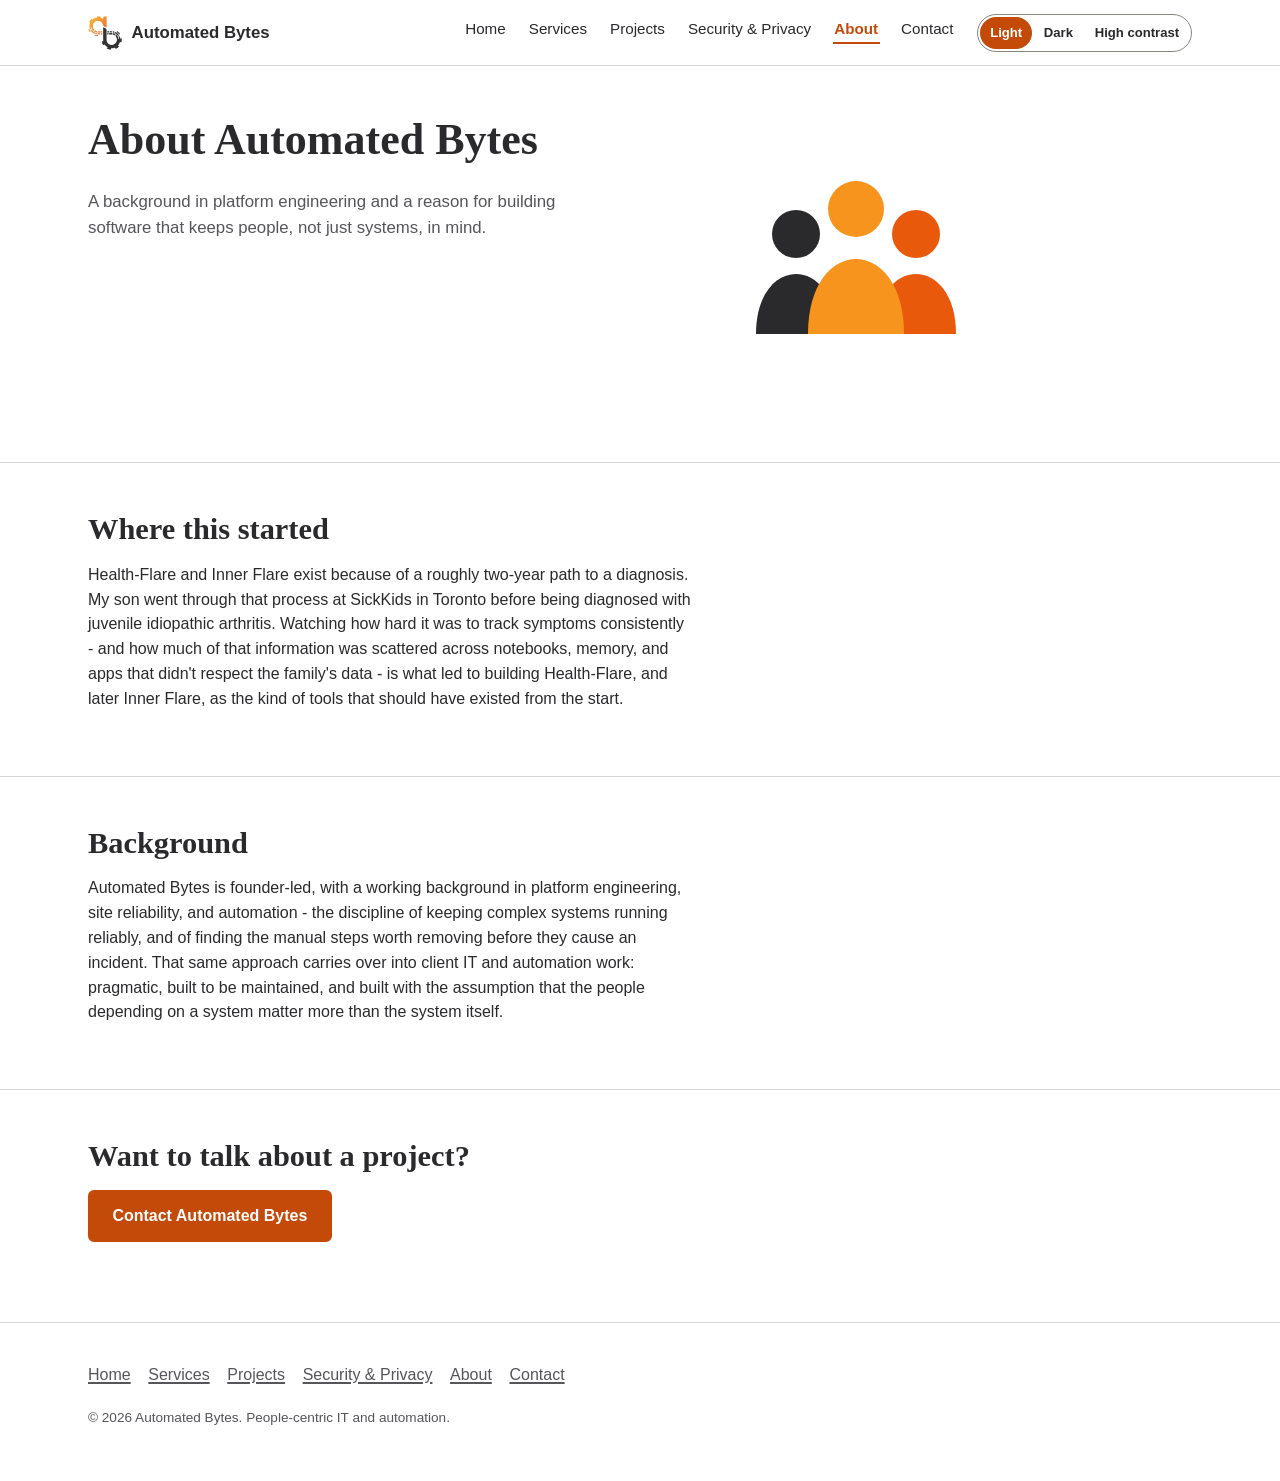
==== about.html @ 219e488d "Replace header logo mark with square_logo.png" ====
<!DOCTYPE html>
<html lang="en">
<head>
<meta charset="UTF-8">
<meta name="viewport" content="width=device-width, initial-scale=1.0">
<title>About - Automated Bytes</title>
<meta name="description" content="Why Automated Bytes exists: a founder-led story, and a background in platform engineering, SRE, and automation.">
<script>
  (function () {
    try {
      var t = localStorage.getItem("ab-theme");
      document.documentElement.setAttribute("data-theme", (t === "light" || t === "dark" || t === "contrast") ? t : "light");
    } catch (e) {
      document.documentElement.setAttribute("data-theme", "light");
    }
  })();
</script>
<link rel="stylesheet" href="styles.css">
</head>
<body>
<a class="skip-link" href="#main">Skip to content</a>

<header class="site-header">
  <div class="header-inner">
    <a class="brand" href="index.html">
      <img class="logo-mark" src="assets/img/square_logo.png" alt="" width="34" height="34">
      Automated Bytes
    </a>
    <nav class="main-nav" aria-label="Primary">
      <ul>
        <li><a href="index.html">Home</a></li>
        <li><a href="services.html">Services</a></li>
        <li><a href="projects.html">Projects</a></li>
        <li><a href="security-privacy.html">Security &amp; Privacy</a></li>
        <li><a href="about.html" aria-current="page">About</a></li>
        <li><a href="contact.html">Contact</a></li>
      </ul>
      <div class="theme-toggle"></div>
    </nav>
  </div>
</header>

<main id="main">

  <section>
    <div class="wrap two-col">
      <div>
        <h1>About Automated Bytes</h1>
        <p class="lede">A background in platform engineering and a reason for building software that keeps people, not just systems, in mind.</p>
      </div>
      <img class="illustration" src="assets/img/illustration-people.svg" alt="Three simple figures standing together" width="400" height="300">
    </div>
  </section>

  <section aria-labelledby="origin-heading">
    <div class="wrap">
      <h2 id="origin-heading">Where this started</h2>
      <p>Health-Flare and Inner Flare exist because of a roughly two-year path to a diagnosis. My son went through that process at SickKids in Toronto before being diagnosed with juvenile idiopathic arthritis. Watching how hard it was to track symptoms consistently - and how much of that information was scattered across notebooks, memory, and apps that didn't respect the family's data - is what led to building Health-Flare, and later Inner Flare, as the kind of tools that should have existed from the start.</p>
    </div>
  </section>

  <section aria-labelledby="background-heading">
    <div class="wrap">
      <h2 id="background-heading">Background</h2>
      <p>Automated Bytes is founder-led, with a working background in platform engineering, site reliability, and automation - the discipline of keeping complex systems running reliably, and of finding the manual steps worth removing before they cause an incident. That same approach carries over into client IT and automation work: pragmatic, built to be maintained, and built with the assumption that the people depending on a system matter more than the system itself.</p>
    </div>
  </section>

  <section aria-labelledby="cta-heading">
    <div class="wrap">
      <h2 id="cta-heading">Want to talk about a project?</h2>
      <a class="btn btn-primary" href="contact.html">Contact Automated Bytes</a>
    </div>
  </section>

</main>

<footer class="site-footer">
  <div class="wrap footer-inner">
    <nav class="footer-nav" aria-label="Footer">
      <ul>
        <li><a href="index.html">Home</a></li>
        <li><a href="services.html">Services</a></li>
        <li><a href="projects.html">Projects</a></li>
        <li><a href="security-privacy.html">Security &amp; Privacy</a></li>
        <li><a href="about.html">About</a></li>
        <li><a href="contact.html">Contact</a></li>
      </ul>
      <p class="footer-note">&copy; <span id="copyright-year">2026</span> Automated Bytes. People-centric IT and automation.</p>
    </nav>
  </div>
</footer>

<script src="script.js"></script>
<script>document.getElementById("copyright-year").textContent = new Date().getFullYear();</script>
</body>
</html>
---- styles.css ----
/* ============================================================
   Automated Bytes - shared stylesheet
   One file, no build step. Tokens via CSS custom properties,
   theme switched with [data-theme] on <html>.
   ============================================================ */

/* ---------- Design tokens ---------- */
:root,
[data-theme="light"] {
  --bg: #ffffff;
  --surface: #f6f4f1;
  --surface-ink: #2a2a2d;
  --ink: #2a2a2d;
  --muted: #55555a;
  --border: #8a8680;
  --border-soft: #d8d6d2;
  --accent: #c44a0a;       /* AA text-safe accent */
  --accent-strong: #e8590c; /* decorative / large UI only */
  --accent-soft: #f7941e;   /* gradient end, decorative only */
  --accent-ink: #ffffff;    /* text on accent-filled buttons */
  --focus: #c44a0a;
  --focus-width: 2px;
  --card-bg: #ffffff;
  --code-bg: #efece7;
  --shadow: 0 1px 2px rgba(42, 42, 45, 0.08);
}

[data-theme="dark"] {
  --bg: #1b1b1d;
  --surface: #242426;
  --surface-ink: #f2f0ed;
  --ink: #f2f0ed;
  --muted: #b8b6b2;
  --border: #7a7a7d;
  --border-soft: #3a3a3d;
  --accent: #f7941e;
  --accent-strong: #f7941e;
  --accent-soft: #e8590c;
  --accent-ink: #1b1b1d;
  --focus: #f7941e;
  --focus-width: 2px;
  --card-bg: #242426;
  --code-bg: #2d2d30;
  --shadow: 0 1px 2px rgba(0, 0, 0, 0.4);
}

[data-theme="contrast"] {
  --bg: #000000;
  --surface: #000000;
  --surface-ink: #ffffff;
  --ink: #ffffff;
  --muted: #ffffff;
  --border: #ffffff;
  --border-soft: #ffffff;
  --accent: #ffb400;
  --accent-strong: #ffb400;
  --accent-soft: #ffb400;
  --accent-ink: #000000;
  --focus: #ffb400;
  --focus-width: 3px;
  --card-bg: #000000;
  --code-bg: #000000;
  --shadow: none;
}

/* ---------- Reset-ish basics ---------- */
* {
  box-sizing: border-box;
}

html {
  color-scheme: light dark;
}

body {
  margin: 0;
  background: var(--bg);
  color: var(--ink);
  font-family: "Iowan Old Style", "Palatino Linotype", Georgia, "Segoe UI", system-ui, sans-serif;
  line-height: 1.55;
  -webkit-font-smoothing: antialiased;
}

/* Body text stays on a plain sans for legibility; headings get a little
   editorial weight. Both are system-stack, no webfont requests. */
body,
input,
button,
textarea {
  font-family: -apple-system, "Segoe UI", Roboto, Helvetica, Arial, sans-serif;
}

h1, h2, h3, h4 {
  font-family: Georgia, "Iowan Old Style", "Times New Roman", serif;
  line-height: 1.2;
  color: var(--ink);
  margin: 0 0 0.5em;
}

h1 { font-size: clamp(1.9rem, 4vw, 2.75rem); }
h2 { font-size: clamp(1.4rem, 2.6vw, 1.9rem); }
h3 { font-size: 1.15rem; }

p {
  margin: 0 0 1em;
  max-width: 68ch;
}

a {
  color: var(--accent);
  text-decoration-thickness: 1.5px;
  text-underline-offset: 0.15em;
}

a:hover { text-decoration-thickness: 2.5px; }

ul, ol {
  margin: 0 0 1em;
  padding-left: 1.3em;
}

li { margin-bottom: 0.4em; }

img { max-width: 100%; display: block; }

svg { display: block; }

[data-theme="contrast"] img.illustration {
  filter: contrast(1.15);
}

/* ---------- Motion ---------- */
* {
  scroll-behavior: smooth;
}

@media (prefers-reduced-motion: reduce) {
  *, *::before, *::after {
    animation-duration: 0.001ms !important;
    animation-iteration-count: 1 !important;
    transition-duration: 0.001ms !important;
    scroll-behavior: auto !important;
  }
}

/* ---------- Focus visibility (hard requirement) ---------- */
a:focus-visible,
button:focus-visible,
input:focus-visible,
select:focus-visible,
textarea:focus-visible,
[tabindex]:focus-visible {
  outline: var(--focus-width) solid var(--focus);
  outline-offset: 2px;
  border-radius: 2px;
}

/* ---------- Skip link ---------- */
.skip-link {
  position: absolute;
  left: -999px;
  top: 0;
  background: var(--accent);
  color: var(--accent-ink);
  padding: 0.6em 1em;
  z-index: 100;
  font-weight: 600;
  border-radius: 0 0 6px 0;
}

.skip-link:focus {
  left: 0;
}

/* ---------- Layout shell ---------- */
.wrap {
  max-width: 72rem;
  margin: 0 auto;
  padding: 0 1.5rem;
}

main {
  display: block;
}

section {
  padding: 3rem 0;
}

section + section {
  border-top: 1px solid var(--border-soft);
}

.lede {
  color: var(--muted);
  font-size: 1.05rem;
  max-width: 54ch;
}

/* ---------- Header / Nav ---------- */
.site-header {
  border-bottom: 1px solid var(--border-soft);
  background: var(--bg);
}

.header-inner {
  display: flex;
  align-items: center;
  justify-content: space-between;
  gap: 1rem;
  padding: 0.85rem 1.5rem;
  max-width: 72rem;
  margin: 0 auto;
  flex-wrap: wrap;
}

.brand {
  display: flex;
  align-items: center;
  gap: 0.6rem;
  text-decoration: none;
  color: var(--ink);
  font-weight: 700;
  font-size: 1.05rem;
}

.brand .logo-mark {
  width: 34px;
  height: 34px;
  flex-shrink: 0;
}

.brand:hover { text-decoration: none; }

.main-nav {
  display: flex;
  align-items: center;
  gap: 1.4rem;
  flex-wrap: wrap;
}

.main-nav ul {
  display: flex;
  gap: 1.25rem;
  list-style: none;
  padding: 0;
  margin: 0;
  flex-wrap: wrap;
}

.main-nav a {
  color: var(--ink);
  text-decoration: none;
  font-weight: 500;
  font-size: 0.95rem;
  padding: 0.3em 0.1em;
  border-bottom: 2px solid transparent;
}

.main-nav a:hover {
  border-bottom-color: var(--accent);
}

.main-nav a[aria-current="page"] {
  border-bottom-color: var(--accent);
  color: var(--accent);
  font-weight: 700;
}

/* ---------- Theme toggle ---------- */
.theme-toggle {
  display: inline-flex;
  border: 1px solid var(--border);
  border-radius: 999px;
  padding: 2px;
  gap: 2px;
}

.theme-toggle button {
  border: none;
  background: transparent;
  color: var(--ink);
  font-size: 0.82rem;
  font-weight: 600;
  padding: 0.35em 0.75em;
  border-radius: 999px;
  cursor: pointer;
  min-height: 32px;
}

.theme-toggle button[aria-pressed="true"] {
  background: var(--accent);
  color: var(--accent-ink);
}

.theme-toggle button:hover:not([aria-pressed="true"]) {
  background: var(--surface);
}

/* ---------- Buttons / CTAs ---------- */
.btn {
  display: inline-block;
  padding: 0.7em 1.4em;
  border-radius: 6px;
  font-weight: 700;
  text-decoration: none;
  border: 2px solid var(--accent);
  min-height: 44px;
  line-height: 1.6;
}

.btn-primary {
  background: var(--accent);
  color: var(--accent-ink);
}

.btn-primary:hover {
  background: var(--accent-strong);
  border-color: var(--accent-strong);
}

.btn-secondary {
  background: transparent;
  color: var(--accent);
}

.btn-secondary:hover {
  background: var(--surface);
}

[data-theme="contrast"] .btn {
  border-width: 3px;
}

/* ---------- Hero (Home page only - Decide/Learn surface) ---------- */
.hero {
  padding: 3.5rem 0 3rem;
}

.hero-grid {
  display: grid;
  grid-template-columns: 1.1fr 0.9fr;
  gap: 2.5rem;
  align-items: center;
}

.hero h1 {
  margin-bottom: 0.6em;
}

.hero .lede {
  font-size: 1.15rem;
}

.hero-actions {
  display: flex;
  gap: 0.9rem;
  margin-top: 1.6rem;
  flex-wrap: wrap;
}

.hero-art {
  width: 100%;
  max-width: 420px;
  margin: 0 auto;
}

@media (max-width: 760px) {
  .hero-grid {
    grid-template-columns: 1fr;
  }
  .hero-art {
    order: -1;
    max-width: 280px;
  }
}

/* ---------- Pillars (home) - three distinct blocks, real content ---------- */
.pillars {
  display: grid;
  gap: 2rem;
}

.pillar {
  display: grid;
  grid-template-columns: auto 1fr;
  gap: 1.1rem;
  align-items: start;
  padding-bottom: 1.6rem;
}

.pillar:not(:last-child) {
  border-bottom: 1px solid var(--border-soft);
}

.pillar-index {
  font-family: Georgia, serif;
  font-size: 2.1rem;
  font-weight: 700;
  color: var(--accent);
  line-height: 1;
  min-width: 2ch;
}

.pillar h3 {
  margin-bottom: 0.3em;
}

/* ---------- Generic content blocks ---------- */
.stack {
  display: grid;
  gap: 1.75rem;
}

.two-col {
  display: grid;
  grid-template-columns: 1fr 1fr;
  gap: 2rem;
  align-items: start;
}

@media (max-width: 760px) {
  .two-col { grid-template-columns: 1fr; }
}

.card {
  background: var(--card-bg);
  border: 1px solid var(--border-soft);
  border-radius: 8px;
  padding: 1.5rem;
}

[data-theme="contrast"] .card {
  border-width: 2px;
}

.project-card {
  display: grid;
  gap: 0.6rem;
  padding: 1.6rem;
  border: 1px solid var(--border-soft);
  border-radius: 8px;
  background: var(--card-bg);
}

.project-card .status {
  display: inline-block;
  font-size: 0.78rem;
  font-weight: 700;
  text-transform: uppercase;
  letter-spacing: 0.04em;
  padding: 0.2em 0.6em;
  border: 1px solid var(--border);
  border-radius: 999px;
  color: var(--muted);
  width: fit-content;
}

.project-card .status.planned {
  color: var(--accent);
  border-color: var(--accent);
}

.service-list {
  display: grid;
  gap: 1.5rem;
}

.service-item {
  padding: 1.3rem 0;
  border-bottom: 1px solid var(--border-soft);
}

.service-item:last-child { border-bottom: none; }

.service-item h3 {
  display: flex;
  align-items: baseline;
  gap: 0.6rem;
}

.service-item h3 .tag {
  font-size: 0.72rem;
  font-weight: 700;
  color: var(--accent);
  text-transform: uppercase;
  letter-spacing: 0.05em;
  border: 1px solid var(--accent);
  border-radius: 999px;
  padding: 0.15em 0.6em;
}

.principles {
  display: grid;
  gap: 1.4rem;
}

.principle h3 {
  border-left: none;
}

/* ---------- Proof section (home) ---------- */
.proof-grid {
  display: grid;
  grid-template-columns: 1fr 1fr;
  gap: 1.75rem;
}

@media (max-width: 760px) {
  .proof-grid { grid-template-columns: 1fr; }
}

/* ---------- Forms ---------- */
label {
  display: block;
  font-weight: 600;
  margin-bottom: 0.3em;
}

/* ---------- Footer ---------- */
.site-footer {
  border-top: 1px solid var(--border-soft);
  padding: 2.5rem 0;
  margin-top: 2rem;
  color: var(--muted);
}

.footer-inner {
  display: flex;
  justify-content: space-between;
  gap: 1.5rem;
  flex-wrap: wrap;
}

.footer-nav ul {
  display: flex;
  gap: 1.1rem;
  list-style: none;
  padding: 0;
  margin: 0 0 0.8em;
  flex-wrap: wrap;
}

.footer-nav a {
  color: var(--muted);
}

.footer-note {
  font-size: 0.85rem;
  max-width: 60ch;
}

/* ---------- Visually hidden (for accessible labels) ---------- */
.visually-hidden {
  position: absolute;
  width: 1px;
  height: 1px;
  overflow: hidden;
  clip: rect(0 0 0 0);
  white-space: nowrap;
}

/* ---------- Mobile nav spacing ---------- */
@media (max-width: 680px) {
  .header-inner {
    flex-direction: column;
    align-items: flex-start;
  }
  .main-nav {
    width: 100%;
    justify-content: space-between;
  }
  .main-nav ul {
    gap: 0.9rem;
  }
}
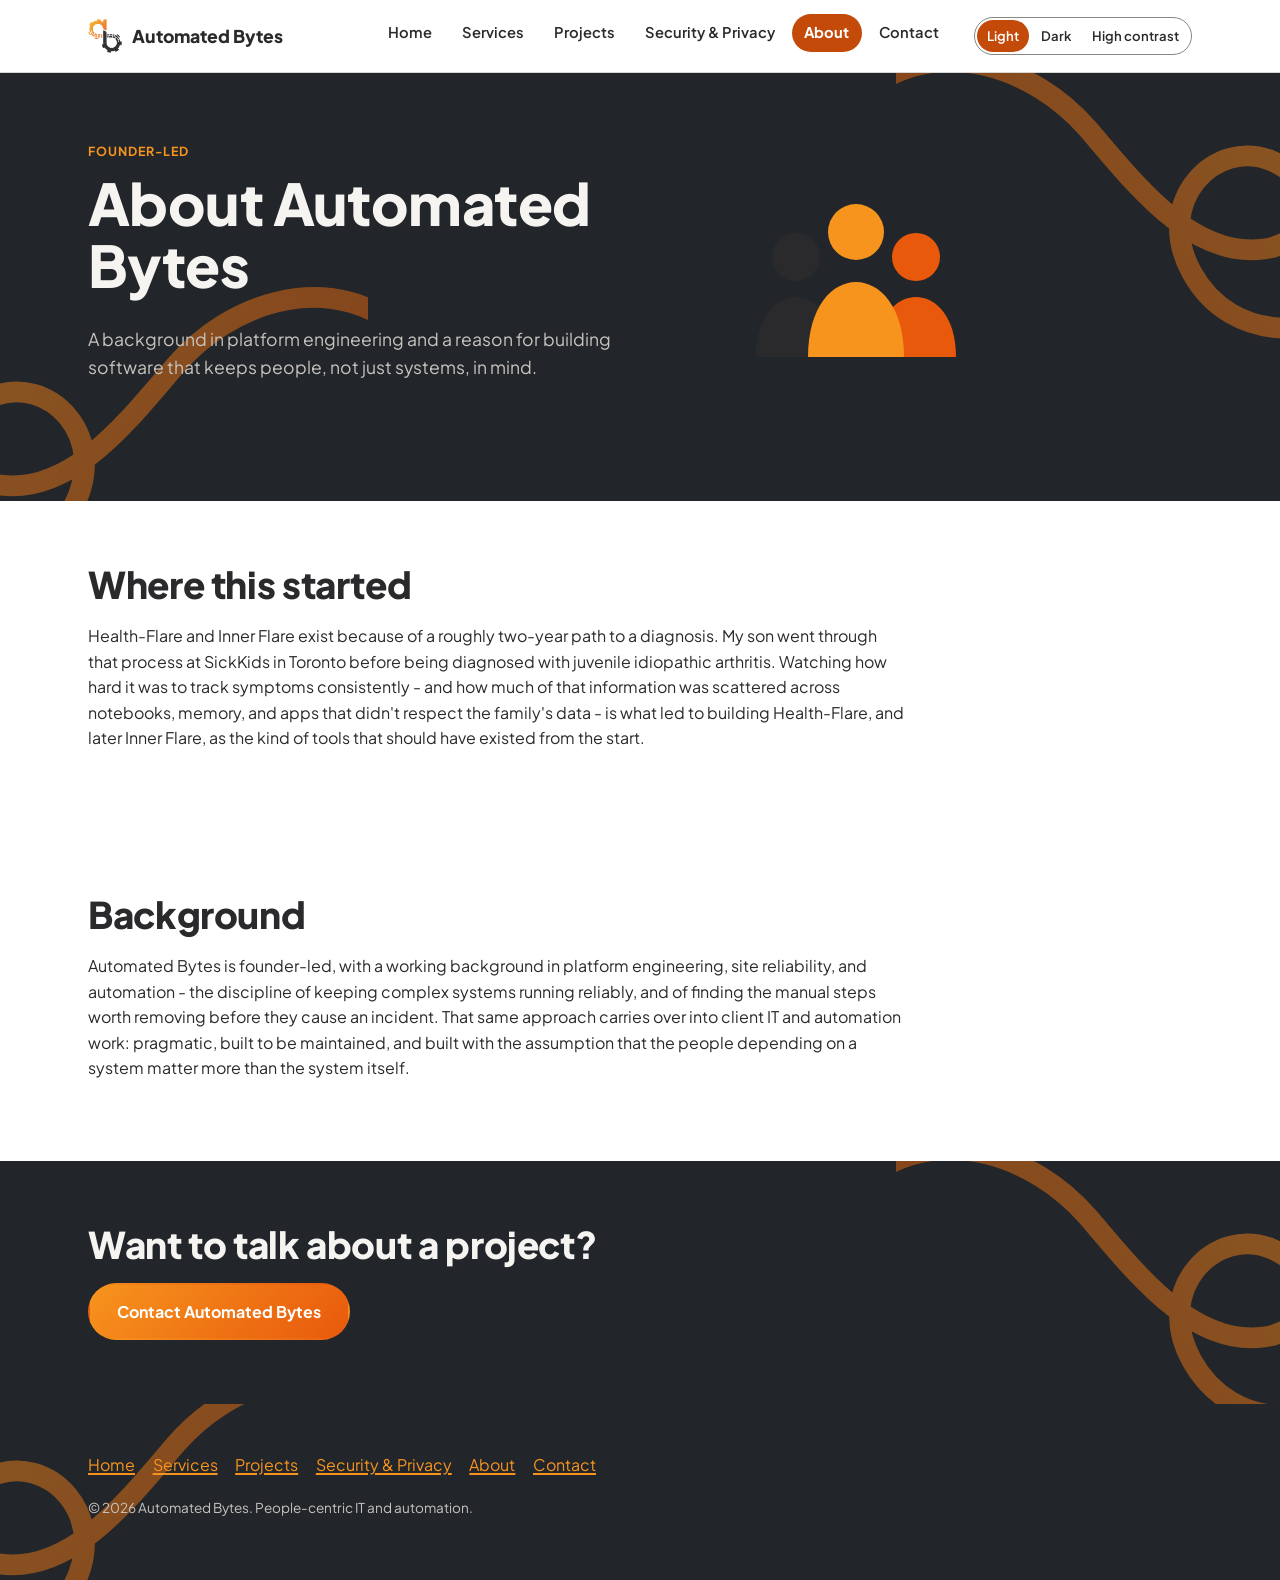
==== commit 23ee8f90: "Restyle site to match Cashflow (Behance) fintech look in our colours - Plus Jakarta Sans for bold ge" ====
--- a/about.html
+++ b/about.html
@@ -5,6 +5,9 @@
 <meta name="viewport" content="width=device-width, initial-scale=1.0">
 <title>About - Automated Bytes</title>
 <meta name="description" content="Why Automated Bytes exists: a founder-led story, and a background in platform engineering, SRE, and automation.">
+<link rel="preconnect" href="https://fonts.googleapis.com">
+<link rel="preconnect" href="https://fonts.gstatic.com" crossorigin>
+<link href="https://fonts.googleapis.com/css2?family=Plus+Jakarta+Sans:wght@400;500;600;700;800&amp;display=swap" rel="stylesheet">
 <script>
   (function () {
     try {
@@ -42,9 +45,12 @@
 
 <main id="main">
 
-  <section>
+  <section class="panel-dark">
+    <img class="swirl-decor swirl-tr" src="assets/img/swirl.svg" alt="" width="480" height="336">
+    <img class="swirl-decor swirl-bl" src="assets/img/swirl.svg" alt="" width="480" height="336">
     <div class="wrap two-col">
       <div>
+        <span class="eyebrow">Founder-led</span>
         <h1>About Automated Bytes</h1>
         <p class="lede">A background in platform engineering and a reason for building software that keeps people, not just systems, in mind.</p>
       </div>
@@ -66,7 +72,8 @@
     </div>
   </section>
 
-  <section aria-labelledby="cta-heading">
+  <section class="panel-dark" aria-labelledby="cta-heading">
+    <img class="swirl-decor swirl-tr" src="assets/img/swirl.svg" alt="" width="480" height="336">
     <div class="wrap">
       <h2 id="cta-heading">Want to talk about a project?</h2>
       <a class="btn btn-primary" href="contact.html">Contact Automated Bytes</a>
@@ -75,7 +82,8 @@
 
 </main>
 
-<footer class="site-footer">
+<footer class="site-footer panel-dark">
+  <img class="swirl-decor swirl-bl" src="assets/img/swirl.svg" alt="" width="480" height="336">
   <div class="wrap footer-inner">
     <nav class="footer-nav" aria-label="Footer">
       <ul>
--- a/styles.css
+++ b/styles.css
@@ -2,6 +2,11 @@
    Automated Bytes - shared stylesheet
    One file, no build step. Tokens via CSS custom properties,
    theme switched with [data-theme] on <html>.
+
+   Visual language: bold geometric sans headlines, pill buttons,
+   alternating full-bleed dark/light panels with a brand "swirl"
+   accent - inspired by modern fintech marketing sites, built in
+   our own amber/orange-on-charcoal palette.
    ============================================================ */
 
 /* ---------- Design tokens ---------- */
@@ -23,6 +28,17 @@
   --card-bg: #ffffff;
   --code-bg: #efece7;
   --shadow: 0 1px 2px rgba(42, 42, 45, 0.08);
+  /* Full-bleed dark panels (hero / CTA / footer) - a fixed dark
+     band independent of the light/dark/contrast toggle, the way
+     the reference design always keeps those sections dark. */
+  --panel-bg: #22262a;
+  --panel-surface: #2c3136;
+  --panel-ink: #f6f4f1;
+  --panel-muted: #c7c4bf;
+  --panel-border: #40454a;
+  --radius-lg: 28px;
+  --radius-md: 16px;
+  --radius-pill: 999px;
 }
 
 [data-theme="dark"] {
@@ -42,6 +58,11 @@
   --card-bg: #242426;
   --code-bg: #2d2d30;
   --shadow: 0 1px 2px rgba(0, 0, 0, 0.4);
+  --panel-bg: #000000;
+  --panel-surface: #141414;
+  --panel-ink: #f2f0ed;
+  --panel-muted: #b8b6b2;
+  --panel-border: #333333;
 }
 
 [data-theme="contrast"] {
@@ -61,6 +82,13 @@
   --card-bg: #000000;
   --code-bg: #000000;
   --shadow: none;
+  --panel-bg: #000000;
+  --panel-surface: #000000;
+  --panel-ink: #ffffff;
+  --panel-muted: #ffffff;
+  --panel-border: #ffffff;
+  --radius-lg: 10px;
+  --radius-md: 8px;
 }
 
 /* ---------- Reset-ish basics ---------- */
@@ -76,30 +104,30 @@
   margin: 0;
   background: var(--bg);
   color: var(--ink);
-  font-family: "Iowan Old Style", "Palatino Linotype", Georgia, "Segoe UI", system-ui, sans-serif;
-  line-height: 1.55;
+  font-family: "Plus Jakarta Sans", -apple-system, "Segoe UI", Roboto, Helvetica, Arial, sans-serif;
+  line-height: 1.6;
   -webkit-font-smoothing: antialiased;
 }
 
-/* Body text stays on a plain sans for legibility; headings get a little
-   editorial weight. Both are system-stack, no webfont requests. */
 body,
 input,
 button,
 textarea {
-  font-family: -apple-system, "Segoe UI", Roboto, Helvetica, Arial, sans-serif;
+  font-family: "Plus Jakarta Sans", -apple-system, "Segoe UI", Roboto, Helvetica, Arial, sans-serif;
 }
 
 h1, h2, h3, h4 {
-  font-family: Georgia, "Iowan Old Style", "Times New Roman", serif;
-  line-height: 1.2;
+  font-family: "Plus Jakarta Sans", -apple-system, "Segoe UI", Roboto, Helvetica, Arial, sans-serif;
+  font-weight: 800;
+  letter-spacing: -0.01em;
+  line-height: 1.08;
   color: var(--ink);
   margin: 0 0 0.5em;
 }
 
-h1 { font-size: clamp(1.9rem, 4vw, 2.75rem); }
-h2 { font-size: clamp(1.4rem, 2.6vw, 1.9rem); }
-h3 { font-size: 1.15rem; }
+h1 { font-size: clamp(2.3rem, 5.2vw, 3.6rem); }
+h2 { font-size: clamp(1.7rem, 3.4vw, 2.3rem); }
+h3 { font-size: 1.2rem; font-weight: 700; }
 
 p {
   margin: 0 0 1em;
@@ -164,7 +192,7 @@
   color: var(--accent-ink);
   padding: 0.6em 1em;
   z-index: 100;
-  font-weight: 600;
+  font-weight: 700;
   border-radius: 0 0 6px 0;
 }
 
@@ -184,23 +212,72 @@
 }
 
 section {
-  padding: 3rem 0;
-}
-
-section + section {
-  border-top: 1px solid var(--border-soft);
+  padding: 4rem 0;
+}
+
+.eyebrow {
+  display: inline-block;
+  font-size: 0.78rem;
+  font-weight: 700;
+  text-transform: uppercase;
+  letter-spacing: 0.08em;
+  color: var(--accent);
+  margin-bottom: 0.8em;
 }
 
 .lede {
   color: var(--muted);
-  font-size: 1.05rem;
+  font-size: 1.1rem;
   max-width: 54ch;
 }
+
+/* ---------- Dark panel sections (hero / CTA / footer) ---------- */
+.panel-dark {
+  background: var(--panel-bg);
+  color: var(--panel-ink);
+  position: relative;
+  overflow: hidden;
+}
+
+.panel-dark .lede { color: var(--panel-muted); }
+.panel-dark h1, .panel-dark h2, .panel-dark h3 { color: var(--panel-ink); }
+.panel-dark a:not(.btn) { color: var(--accent-soft); }
+.panel-dark .eyebrow { color: var(--accent-soft); }
+
+.panel-dark + .panel-dark {
+  border-top: 1px solid var(--panel-border);
+}
+
+.swirl-decor {
+  position: absolute;
+  z-index: 0;
+  pointer-events: none;
+  opacity: 0.55;
+  width: 480px;
+  max-width: 70vw;
+}
+
+.swirl-decor.swirl-tr { top: -4rem; right: -6rem; transform: scaleX(-1); }
+.swirl-decor.swirl-bl { bottom: -5rem; left: -7rem; }
+
+.panel-dark > .wrap {
+  position: relative;
+  z-index: 1;
+}
+
+@media (prefers-contrast: more), (forced-colors: active) {
+  .swirl-decor { display: none; }
+}
+
+[data-theme="contrast"] .swirl-decor { opacity: 0.3; }
 
 /* ---------- Header / Nav ---------- */
 .site-header {
   border-bottom: 1px solid var(--border-soft);
   background: var(--bg);
+  position: sticky;
+  top: 0;
+  z-index: 50;
 }
 
 .header-inner {
@@ -220,14 +297,15 @@
   gap: 0.6rem;
   text-decoration: none;
   color: var(--ink);
-  font-weight: 700;
-  font-size: 1.05rem;
+  font-weight: 800;
+  font-size: 1.1rem;
 }
 
 .brand .logo-mark {
   width: 34px;
   height: 34px;
   flex-shrink: 0;
+  border-radius: 9px;
 }
 
 .brand:hover { text-decoration: none; }
@@ -241,7 +319,7 @@
 
 .main-nav ul {
   display: flex;
-  gap: 1.25rem;
+  gap: 0.3rem;
   list-style: none;
   padding: 0;
   margin: 0;
@@ -251,19 +329,21 @@
 .main-nav a {
   color: var(--ink);
   text-decoration: none;
-  font-weight: 500;
-  font-size: 0.95rem;
-  padding: 0.3em 0.1em;
-  border-bottom: 2px solid transparent;
+  font-weight: 600;
+  font-size: 0.92rem;
+  padding: 0.5em 0.85em;
+  border-radius: var(--radius-pill);
+  border-bottom: none;
+  display: inline-block;
 }
 
 .main-nav a:hover {
-  border-bottom-color: var(--accent);
+  background: var(--surface);
 }
 
 .main-nav a[aria-current="page"] {
-  border-bottom-color: var(--accent);
-  color: var(--accent);
+  background: var(--accent);
+  color: var(--accent-ink);
   font-weight: 700;
 }
 
@@ -300,23 +380,24 @@
 /* ---------- Buttons / CTAs ---------- */
 .btn {
   display: inline-block;
-  padding: 0.7em 1.4em;
-  border-radius: 6px;
+  padding: 0.85em 1.7em;
+  border-radius: var(--radius-pill);
   font-weight: 700;
   text-decoration: none;
   border: 2px solid var(--accent);
   min-height: 44px;
   line-height: 1.6;
+  transition: transform 0.15s ease, background 0.15s ease;
 }
 
 .btn-primary {
-  background: var(--accent);
+  background: linear-gradient(135deg, var(--accent-soft), var(--accent-strong));
   color: var(--accent-ink);
+  border-color: transparent;
 }
 
 .btn-primary:hover {
-  background: var(--accent-strong);
-  border-color: var(--accent-strong);
+  transform: translateY(-1px);
 }
 
 .btn-secondary {
@@ -328,13 +409,27 @@
   background: var(--surface);
 }
 
+.panel-dark .btn-secondary {
+  color: var(--panel-ink);
+  border-color: var(--panel-border);
+}
+
+.panel-dark .btn-secondary:hover {
+  background: var(--panel-surface);
+}
+
 [data-theme="contrast"] .btn {
   border-width: 3px;
-}
-
-/* ---------- Hero (Home page only - Decide/Learn surface) ---------- */
+  border-radius: 6px;
+}
+
+@media (prefers-reduced-motion: reduce) {
+  .btn-primary:hover { transform: none; }
+}
+
+/* ---------- Hero (Home page) ---------- */
 .hero {
-  padding: 3.5rem 0 3rem;
+  padding: 4.5rem 0 4rem;
 }
 
 .hero-grid {
@@ -345,17 +440,17 @@
 }
 
 .hero h1 {
-  margin-bottom: 0.6em;
+  margin-bottom: 0.5em;
 }
 
 .hero .lede {
-  font-size: 1.15rem;
+  font-size: 1.2rem;
 }
 
 .hero-actions {
   display: flex;
   gap: 0.9rem;
-  margin-top: 1.6rem;
+  margin-top: 1.8rem;
   flex-wrap: wrap;
 }
 
@@ -363,6 +458,9 @@
   width: 100%;
   max-width: 420px;
   margin: 0 auto;
+  background: var(--panel-surface);
+  border-radius: var(--radius-lg);
+  padding: 2rem;
 }
 
 @media (max-width: 760px) {
@@ -375,28 +473,30 @@
   }
 }
 
-/* ---------- Pillars (home) - three distinct blocks, real content ---------- */
+/* ---------- Pillars (home) ---------- */
 .pillars {
   display: grid;
   gap: 2rem;
+  grid-template-columns: repeat(3, 1fr);
+}
+
+@media (max-width: 860px) {
+  .pillars { grid-template-columns: 1fr; }
 }
 
 .pillar {
   display: grid;
-  grid-template-columns: auto 1fr;
-  gap: 1.1rem;
+  gap: 0.8rem;
   align-items: start;
-  padding-bottom: 1.6rem;
-}
-
-.pillar:not(:last-child) {
-  border-bottom: 1px solid var(--border-soft);
+  padding: 1.8rem;
+  background: var(--card-bg);
+  border: 1px solid var(--border-soft);
+  border-radius: var(--radius-md);
 }
 
 .pillar-index {
-  font-family: Georgia, serif;
-  font-size: 2.1rem;
-  font-weight: 700;
+  font-size: 1.9rem;
+  font-weight: 800;
   color: var(--accent);
   line-height: 1;
   min-width: 2ch;
@@ -426,8 +526,8 @@
 .card {
   background: var(--card-bg);
   border: 1px solid var(--border-soft);
-  border-radius: 8px;
-  padding: 1.5rem;
+  border-radius: var(--radius-md);
+  padding: 1.75rem;
 }
 
 [data-theme="contrast"] .card {
@@ -437,9 +537,9 @@
 .project-card {
   display: grid;
   gap: 0.6rem;
-  padding: 1.6rem;
+  padding: 1.8rem;
   border: 1px solid var(--border-soft);
-  border-radius: 8px;
+  border-radius: var(--radius-md);
   background: var(--card-bg);
 }
 
@@ -467,16 +567,17 @@
 }
 
 .service-item {
-  padding: 1.3rem 0;
-  border-bottom: 1px solid var(--border-soft);
-}
-
-.service-item:last-child { border-bottom: none; }
+  padding: 1.5rem;
+  border: 1px solid var(--border-soft);
+  border-radius: var(--radius-md);
+  background: var(--card-bg);
+}
 
 .service-item h3 {
   display: flex;
   align-items: baseline;
   gap: 0.6rem;
+  flex-wrap: wrap;
 }
 
 .service-item h3 .tag {
@@ -499,7 +600,7 @@
   border-left: none;
 }
 
-/* ---------- Proof section (home) ---------- */
+/* ---------- Proof / stat section (home) ---------- */
 .proof-grid {
   display: grid;
   grid-template-columns: 1fr 1fr;
@@ -508,21 +609,34 @@
 
 @media (max-width: 760px) {
   .proof-grid { grid-template-columns: 1fr; }
+}
+
+.panel-dark .project-card {
+  background: var(--panel-surface);
+  border-color: var(--panel-border);
+}
+
+.panel-dark .project-card .status {
+  color: var(--panel-muted);
+  border-color: var(--panel-border);
+}
+
+.panel-dark .project-card .status.planned {
+  color: var(--accent-soft);
+  border-color: var(--accent-soft);
 }
 
 /* ---------- Forms ---------- */
 label {
   display: block;
-  font-weight: 600;
+  font-weight: 700;
   margin-bottom: 0.3em;
 }
 
 /* ---------- Footer ---------- */
 .site-footer {
-  border-top: 1px solid var(--border-soft);
-  padding: 2.5rem 0;
-  margin-top: 2rem;
-  color: var(--muted);
+  padding: 3rem 0;
+  color: var(--panel-muted);
 }
 
 .footer-inner {
@@ -542,7 +656,7 @@
 }
 
 .footer-nav a {
-  color: var(--muted);
+  color: var(--panel-muted);
 }
 
 .footer-note {
@@ -571,6 +685,8 @@
     justify-content: space-between;
   }
   .main-nav ul {
-    gap: 0.9rem;
+    gap: 0.4rem;
   }
-}
+  section { padding: 3rem 0; }
+  .hero { padding: 3rem 0 2.5rem; }
+}
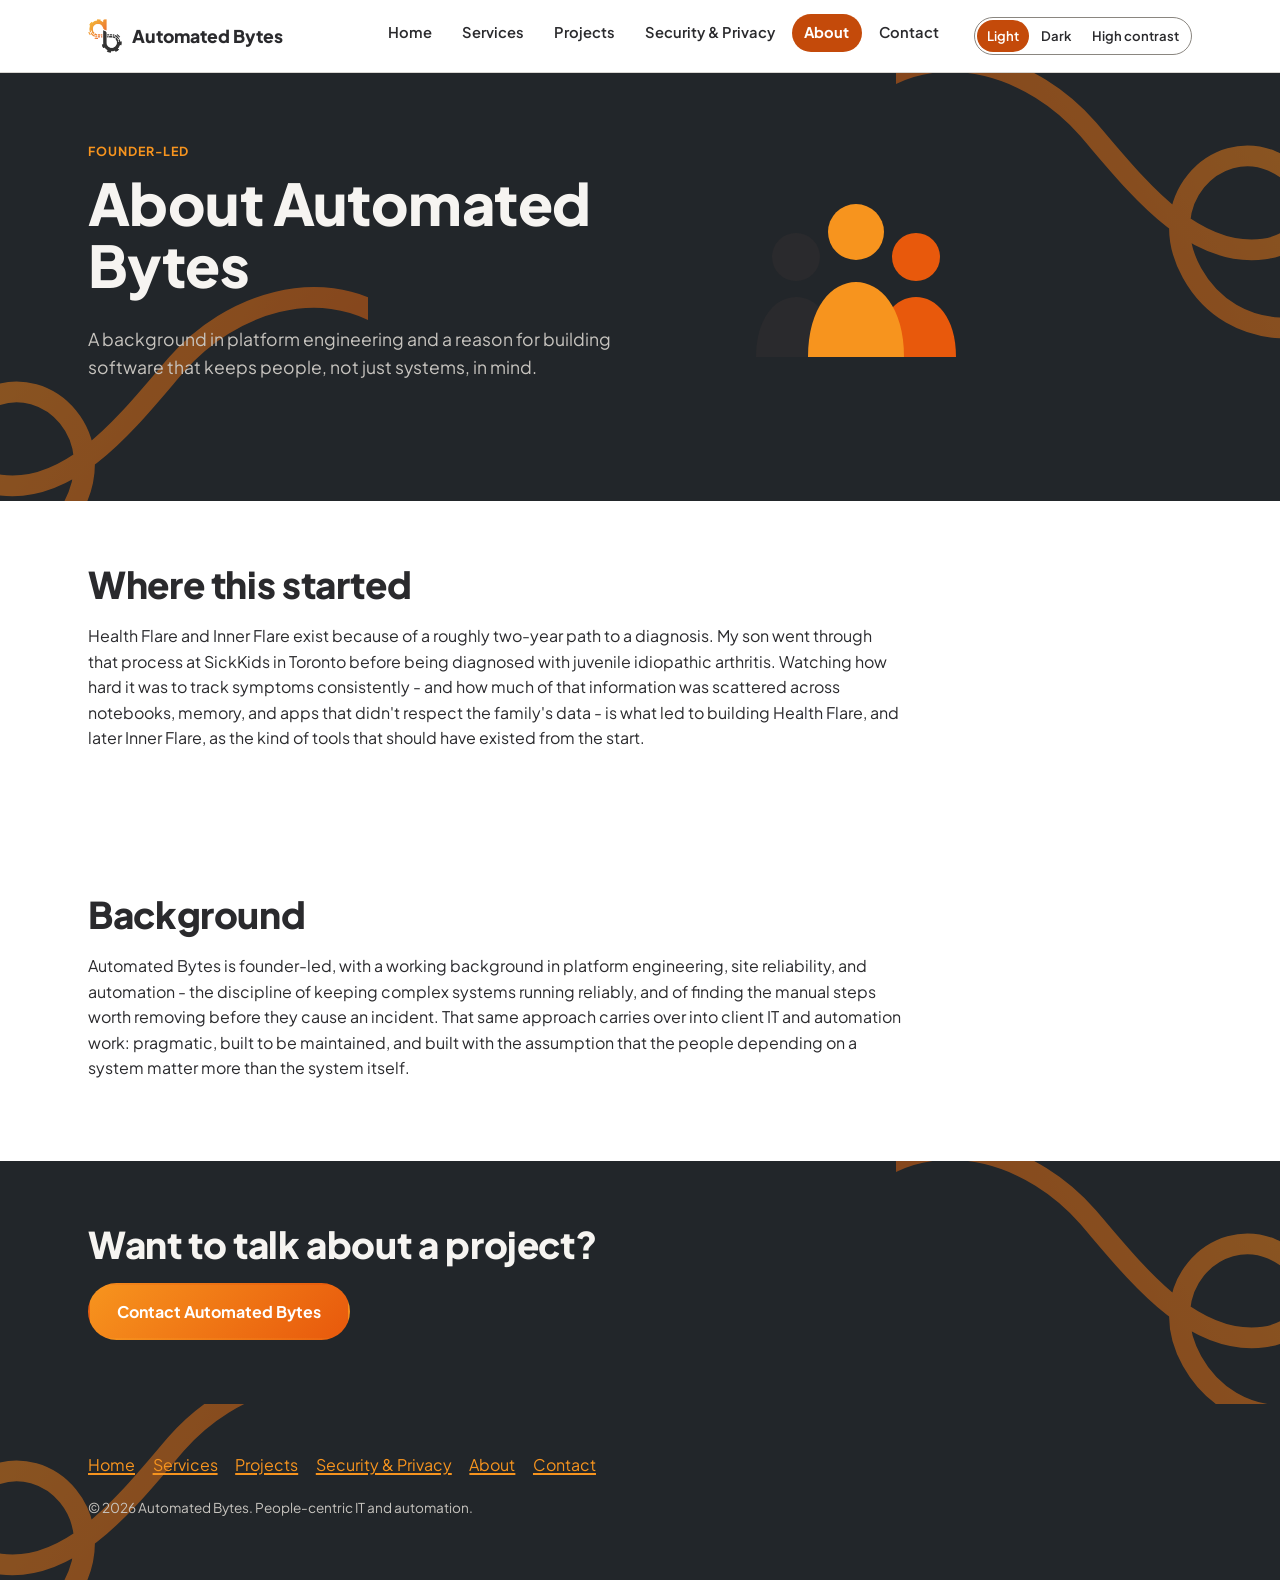
==== commit 57d8fc6e: "Correct product copy: Health Flare spacing, all three products live - 'Health-Flare' -> 'Health Flar" ====
--- a/about.html
+++ b/about.html
@@ -61,7 +61,7 @@
   <section aria-labelledby="origin-heading">
     <div class="wrap">
       <h2 id="origin-heading">Where this started</h2>
-      <p>Health-Flare and Inner Flare exist because of a roughly two-year path to a diagnosis. My son went through that process at SickKids in Toronto before being diagnosed with juvenile idiopathic arthritis. Watching how hard it was to track symptoms consistently - and how much of that information was scattered across notebooks, memory, and apps that didn't respect the family's data - is what led to building Health-Flare, and later Inner Flare, as the kind of tools that should have existed from the start.</p>
+      <p>Health Flare and Inner Flare exist because of a roughly two-year path to a diagnosis. My son went through that process at SickKids in Toronto before being diagnosed with juvenile idiopathic arthritis. Watching how hard it was to track symptoms consistently - and how much of that information was scattered across notebooks, memory, and apps that didn't respect the family's data - is what led to building Health Flare, and later Inner Flare, as the kind of tools that should have existed from the start.</p>
     </div>
   </section>
 
--- a/styles.css
+++ b/styles.css
@@ -556,11 +556,6 @@
   width: fit-content;
 }
 
-.project-card .status.planned {
-  color: var(--accent);
-  border-color: var(--accent);
-}
-
 .service-list {
   display: grid;
   gap: 1.5rem;
@@ -621,10 +616,6 @@
   border-color: var(--panel-border);
 }
 
-.panel-dark .project-card .status.planned {
-  color: var(--accent-soft);
-  border-color: var(--accent-soft);
-}
 
 /* ---------- Forms ---------- */
 label {
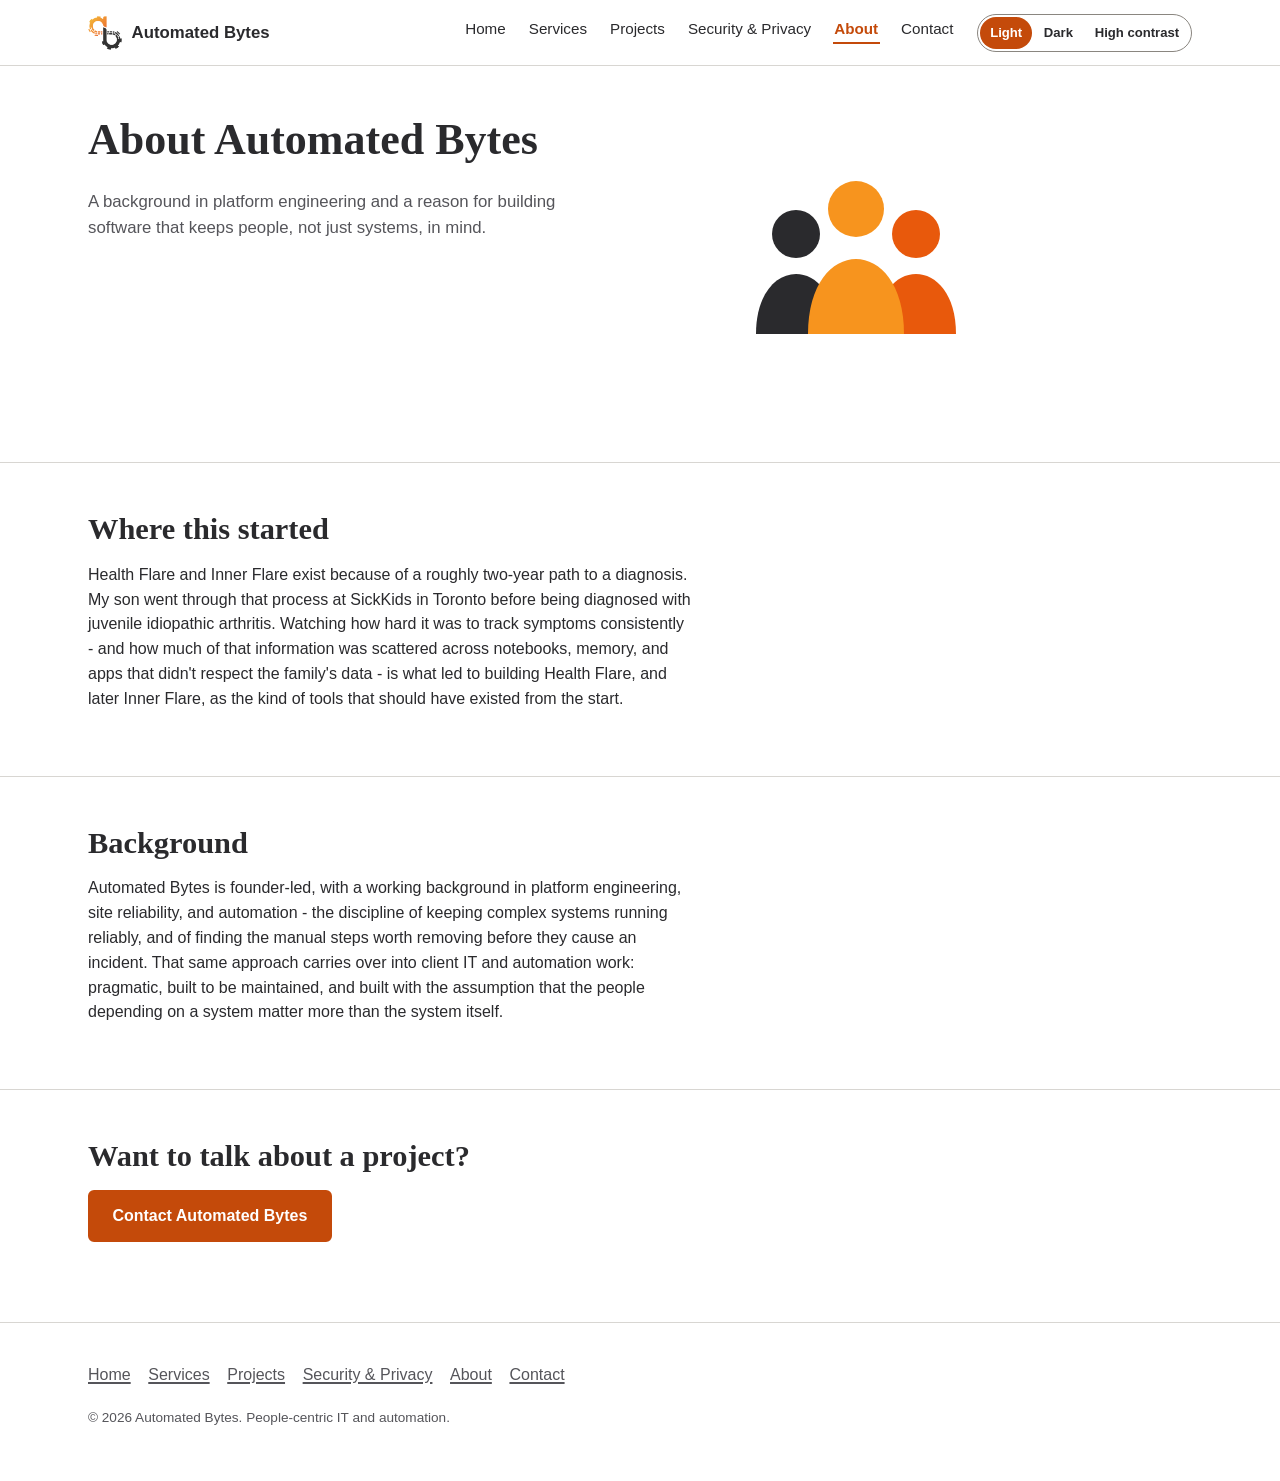
==== commit 3c9e022a: "Correct product copy: Health Flare spacing, all three products live - 'Health-Flare' -> 'Health Flar" ====
--- a/about.html
+++ b/about.html
@@ -5,9 +5,6 @@
 <meta name="viewport" content="width=device-width, initial-scale=1.0">
 <title>About - Automated Bytes</title>
 <meta name="description" content="Why Automated Bytes exists: a founder-led story, and a background in platform engineering, SRE, and automation.">
-<link rel="preconnect" href="https://fonts.googleapis.com">
-<link rel="preconnect" href="https://fonts.gstatic.com" crossorigin>
-<link href="https://fonts.googleapis.com/css2?family=Plus+Jakarta+Sans:wght@400;500;600;700;800&amp;display=swap" rel="stylesheet">
 <script>
   (function () {
     try {
@@ -45,12 +42,9 @@
 
 <main id="main">
 
-  <section class="panel-dark">
-    <img class="swirl-decor swirl-tr" src="assets/img/swirl.svg" alt="" width="480" height="336">
-    <img class="swirl-decor swirl-bl" src="assets/img/swirl.svg" alt="" width="480" height="336">
+  <section>
     <div class="wrap two-col">
       <div>
-        <span class="eyebrow">Founder-led</span>
         <h1>About Automated Bytes</h1>
         <p class="lede">A background in platform engineering and a reason for building software that keeps people, not just systems, in mind.</p>
       </div>
@@ -72,8 +66,7 @@
     </div>
   </section>
 
-  <section class="panel-dark" aria-labelledby="cta-heading">
-    <img class="swirl-decor swirl-tr" src="assets/img/swirl.svg" alt="" width="480" height="336">
+  <section aria-labelledby="cta-heading">
     <div class="wrap">
       <h2 id="cta-heading">Want to talk about a project?</h2>
       <a class="btn btn-primary" href="contact.html">Contact Automated Bytes</a>
@@ -82,8 +75,7 @@
 
 </main>
 
-<footer class="site-footer panel-dark">
-  <img class="swirl-decor swirl-bl" src="assets/img/swirl.svg" alt="" width="480" height="336">
+<footer class="site-footer">
   <div class="wrap footer-inner">
     <nav class="footer-nav" aria-label="Footer">
       <ul>
--- a/styles.css
+++ b/styles.css
@@ -2,11 +2,6 @@
    Automated Bytes - shared stylesheet
    One file, no build step. Tokens via CSS custom properties,
    theme switched with [data-theme] on <html>.
-
-   Visual language: bold geometric sans headlines, pill buttons,
-   alternating full-bleed dark/light panels with a brand "swirl"
-   accent - inspired by modern fintech marketing sites, built in
-   our own amber/orange-on-charcoal palette.
    ============================================================ */
 
 /* ---------- Design tokens ---------- */
@@ -28,17 +23,6 @@
   --card-bg: #ffffff;
   --code-bg: #efece7;
   --shadow: 0 1px 2px rgba(42, 42, 45, 0.08);
-  /* Full-bleed dark panels (hero / CTA / footer) - a fixed dark
-     band independent of the light/dark/contrast toggle, the way
-     the reference design always keeps those sections dark. */
-  --panel-bg: #22262a;
-  --panel-surface: #2c3136;
-  --panel-ink: #f6f4f1;
-  --panel-muted: #c7c4bf;
-  --panel-border: #40454a;
-  --radius-lg: 28px;
-  --radius-md: 16px;
-  --radius-pill: 999px;
 }
 
 [data-theme="dark"] {
@@ -58,11 +42,6 @@
   --card-bg: #242426;
   --code-bg: #2d2d30;
   --shadow: 0 1px 2px rgba(0, 0, 0, 0.4);
-  --panel-bg: #000000;
-  --panel-surface: #141414;
-  --panel-ink: #f2f0ed;
-  --panel-muted: #b8b6b2;
-  --panel-border: #333333;
 }
 
 [data-theme="contrast"] {
@@ -82,13 +61,6 @@
   --card-bg: #000000;
   --code-bg: #000000;
   --shadow: none;
-  --panel-bg: #000000;
-  --panel-surface: #000000;
-  --panel-ink: #ffffff;
-  --panel-muted: #ffffff;
-  --panel-border: #ffffff;
-  --radius-lg: 10px;
-  --radius-md: 8px;
 }
 
 /* ---------- Reset-ish basics ---------- */
@@ -104,30 +76,30 @@
   margin: 0;
   background: var(--bg);
   color: var(--ink);
-  font-family: "Plus Jakarta Sans", -apple-system, "Segoe UI", Roboto, Helvetica, Arial, sans-serif;
-  line-height: 1.6;
+  font-family: "Iowan Old Style", "Palatino Linotype", Georgia, "Segoe UI", system-ui, sans-serif;
+  line-height: 1.55;
   -webkit-font-smoothing: antialiased;
 }
 
+/* Body text stays on a plain sans for legibility; headings get a little
+   editorial weight. Both are system-stack, no webfont requests. */
 body,
 input,
 button,
 textarea {
-  font-family: "Plus Jakarta Sans", -apple-system, "Segoe UI", Roboto, Helvetica, Arial, sans-serif;
+  font-family: -apple-system, "Segoe UI", Roboto, Helvetica, Arial, sans-serif;
 }
 
 h1, h2, h3, h4 {
-  font-family: "Plus Jakarta Sans", -apple-system, "Segoe UI", Roboto, Helvetica, Arial, sans-serif;
-  font-weight: 800;
-  letter-spacing: -0.01em;
-  line-height: 1.08;
+  font-family: Georgia, "Iowan Old Style", "Times New Roman", serif;
+  line-height: 1.2;
   color: var(--ink);
   margin: 0 0 0.5em;
 }
 
-h1 { font-size: clamp(2.3rem, 5.2vw, 3.6rem); }
-h2 { font-size: clamp(1.7rem, 3.4vw, 2.3rem); }
-h3 { font-size: 1.2rem; font-weight: 700; }
+h1 { font-size: clamp(1.9rem, 4vw, 2.75rem); }
+h2 { font-size: clamp(1.4rem, 2.6vw, 1.9rem); }
+h3 { font-size: 1.15rem; }
 
 p {
   margin: 0 0 1em;
@@ -192,7 +164,7 @@
   color: var(--accent-ink);
   padding: 0.6em 1em;
   z-index: 100;
-  font-weight: 700;
+  font-weight: 600;
   border-radius: 0 0 6px 0;
 }
 
@@ -212,72 +184,23 @@
 }
 
 section {
-  padding: 4rem 0;
-}
-
-.eyebrow {
-  display: inline-block;
-  font-size: 0.78rem;
-  font-weight: 700;
-  text-transform: uppercase;
-  letter-spacing: 0.08em;
-  color: var(--accent);
-  margin-bottom: 0.8em;
+  padding: 3rem 0;
+}
+
+section + section {
+  border-top: 1px solid var(--border-soft);
 }
 
 .lede {
   color: var(--muted);
-  font-size: 1.1rem;
+  font-size: 1.05rem;
   max-width: 54ch;
 }
-
-/* ---------- Dark panel sections (hero / CTA / footer) ---------- */
-.panel-dark {
-  background: var(--panel-bg);
-  color: var(--panel-ink);
-  position: relative;
-  overflow: hidden;
-}
-
-.panel-dark .lede { color: var(--panel-muted); }
-.panel-dark h1, .panel-dark h2, .panel-dark h3 { color: var(--panel-ink); }
-.panel-dark a:not(.btn) { color: var(--accent-soft); }
-.panel-dark .eyebrow { color: var(--accent-soft); }
-
-.panel-dark + .panel-dark {
-  border-top: 1px solid var(--panel-border);
-}
-
-.swirl-decor {
-  position: absolute;
-  z-index: 0;
-  pointer-events: none;
-  opacity: 0.55;
-  width: 480px;
-  max-width: 70vw;
-}
-
-.swirl-decor.swirl-tr { top: -4rem; right: -6rem; transform: scaleX(-1); }
-.swirl-decor.swirl-bl { bottom: -5rem; left: -7rem; }
-
-.panel-dark > .wrap {
-  position: relative;
-  z-index: 1;
-}
-
-@media (prefers-contrast: more), (forced-colors: active) {
-  .swirl-decor { display: none; }
-}
-
-[data-theme="contrast"] .swirl-decor { opacity: 0.3; }
 
 /* ---------- Header / Nav ---------- */
 .site-header {
   border-bottom: 1px solid var(--border-soft);
   background: var(--bg);
-  position: sticky;
-  top: 0;
-  z-index: 50;
 }
 
 .header-inner {
@@ -297,15 +220,14 @@
   gap: 0.6rem;
   text-decoration: none;
   color: var(--ink);
-  font-weight: 800;
-  font-size: 1.1rem;
+  font-weight: 700;
+  font-size: 1.05rem;
 }
 
 .brand .logo-mark {
   width: 34px;
   height: 34px;
   flex-shrink: 0;
-  border-radius: 9px;
 }
 
 .brand:hover { text-decoration: none; }
@@ -319,7 +241,7 @@
 
 .main-nav ul {
   display: flex;
-  gap: 0.3rem;
+  gap: 1.25rem;
   list-style: none;
   padding: 0;
   margin: 0;
@@ -329,21 +251,19 @@
 .main-nav a {
   color: var(--ink);
   text-decoration: none;
-  font-weight: 600;
-  font-size: 0.92rem;
-  padding: 0.5em 0.85em;
-  border-radius: var(--radius-pill);
-  border-bottom: none;
-  display: inline-block;
+  font-weight: 500;
+  font-size: 0.95rem;
+  padding: 0.3em 0.1em;
+  border-bottom: 2px solid transparent;
 }
 
 .main-nav a:hover {
-  background: var(--surface);
+  border-bottom-color: var(--accent);
 }
 
 .main-nav a[aria-current="page"] {
-  background: var(--accent);
-  color: var(--accent-ink);
+  border-bottom-color: var(--accent);
+  color: var(--accent);
   font-weight: 700;
 }
 
@@ -380,24 +300,23 @@
 /* ---------- Buttons / CTAs ---------- */
 .btn {
   display: inline-block;
-  padding: 0.85em 1.7em;
-  border-radius: var(--radius-pill);
+  padding: 0.7em 1.4em;
+  border-radius: 6px;
   font-weight: 700;
   text-decoration: none;
   border: 2px solid var(--accent);
   min-height: 44px;
   line-height: 1.6;
-  transition: transform 0.15s ease, background 0.15s ease;
 }
 
 .btn-primary {
-  background: linear-gradient(135deg, var(--accent-soft), var(--accent-strong));
+  background: var(--accent);
   color: var(--accent-ink);
-  border-color: transparent;
 }
 
 .btn-primary:hover {
-  transform: translateY(-1px);
+  background: var(--accent-strong);
+  border-color: var(--accent-strong);
 }
 
 .btn-secondary {
@@ -409,27 +328,13 @@
   background: var(--surface);
 }
 
-.panel-dark .btn-secondary {
-  color: var(--panel-ink);
-  border-color: var(--panel-border);
-}
-
-.panel-dark .btn-secondary:hover {
-  background: var(--panel-surface);
-}
-
 [data-theme="contrast"] .btn {
   border-width: 3px;
-  border-radius: 6px;
-}
-
-@media (prefers-reduced-motion: reduce) {
-  .btn-primary:hover { transform: none; }
-}
-
-/* ---------- Hero (Home page) ---------- */
+}
+
+/* ---------- Hero (Home page only - Decide/Learn surface) ---------- */
 .hero {
-  padding: 4.5rem 0 4rem;
+  padding: 3.5rem 0 3rem;
 }
 
 .hero-grid {
@@ -440,17 +345,17 @@
 }
 
 .hero h1 {
-  margin-bottom: 0.5em;
+  margin-bottom: 0.6em;
 }
 
 .hero .lede {
-  font-size: 1.2rem;
+  font-size: 1.15rem;
 }
 
 .hero-actions {
   display: flex;
   gap: 0.9rem;
-  margin-top: 1.8rem;
+  margin-top: 1.6rem;
   flex-wrap: wrap;
 }
 
@@ -458,9 +363,6 @@
   width: 100%;
   max-width: 420px;
   margin: 0 auto;
-  background: var(--panel-surface);
-  border-radius: var(--radius-lg);
-  padding: 2rem;
 }
 
 @media (max-width: 760px) {
@@ -473,30 +375,28 @@
   }
 }
 
-/* ---------- Pillars (home) ---------- */
+/* ---------- Pillars (home) - three distinct blocks, real content ---------- */
 .pillars {
   display: grid;
   gap: 2rem;
-  grid-template-columns: repeat(3, 1fr);
-}
-
-@media (max-width: 860px) {
-  .pillars { grid-template-columns: 1fr; }
 }
 
 .pillar {
   display: grid;
-  gap: 0.8rem;
+  grid-template-columns: auto 1fr;
+  gap: 1.1rem;
   align-items: start;
-  padding: 1.8rem;
-  background: var(--card-bg);
-  border: 1px solid var(--border-soft);
-  border-radius: var(--radius-md);
+  padding-bottom: 1.6rem;
+}
+
+.pillar:not(:last-child) {
+  border-bottom: 1px solid var(--border-soft);
 }
 
 .pillar-index {
-  font-size: 1.9rem;
-  font-weight: 800;
+  font-family: Georgia, serif;
+  font-size: 2.1rem;
+  font-weight: 700;
   color: var(--accent);
   line-height: 1;
   min-width: 2ch;
@@ -526,8 +426,8 @@
 .card {
   background: var(--card-bg);
   border: 1px solid var(--border-soft);
-  border-radius: var(--radius-md);
-  padding: 1.75rem;
+  border-radius: 8px;
+  padding: 1.5rem;
 }
 
 [data-theme="contrast"] .card {
@@ -537,9 +437,9 @@
 .project-card {
   display: grid;
   gap: 0.6rem;
-  padding: 1.8rem;
+  padding: 1.6rem;
   border: 1px solid var(--border-soft);
-  border-radius: var(--radius-md);
+  border-radius: 8px;
   background: var(--card-bg);
 }
 
@@ -562,17 +462,16 @@
 }
 
 .service-item {
-  padding: 1.5rem;
-  border: 1px solid var(--border-soft);
-  border-radius: var(--radius-md);
-  background: var(--card-bg);
-}
+  padding: 1.3rem 0;
+  border-bottom: 1px solid var(--border-soft);
+}
+
+.service-item:last-child { border-bottom: none; }
 
 .service-item h3 {
   display: flex;
   align-items: baseline;
   gap: 0.6rem;
-  flex-wrap: wrap;
 }
 
 .service-item h3 .tag {
@@ -595,7 +494,7 @@
   border-left: none;
 }
 
-/* ---------- Proof / stat section (home) ---------- */
+/* ---------- Proof section (home) ---------- */
 .proof-grid {
   display: grid;
   grid-template-columns: 1fr 1fr;
@@ -605,29 +504,20 @@
 @media (max-width: 760px) {
   .proof-grid { grid-template-columns: 1fr; }
 }
-
-.panel-dark .project-card {
-  background: var(--panel-surface);
-  border-color: var(--panel-border);
-}
-
-.panel-dark .project-card .status {
-  color: var(--panel-muted);
-  border-color: var(--panel-border);
-}
-
 
 /* ---------- Forms ---------- */
 label {
   display: block;
-  font-weight: 700;
+  font-weight: 600;
   margin-bottom: 0.3em;
 }
 
 /* ---------- Footer ---------- */
 .site-footer {
-  padding: 3rem 0;
-  color: var(--panel-muted);
+  border-top: 1px solid var(--border-soft);
+  padding: 2.5rem 0;
+  margin-top: 2rem;
+  color: var(--muted);
 }
 
 .footer-inner {
@@ -647,7 +537,7 @@
 }
 
 .footer-nav a {
-  color: var(--panel-muted);
+  color: var(--muted);
 }
 
 .footer-note {
@@ -676,8 +566,6 @@
     justify-content: space-between;
   }
   .main-nav ul {
-    gap: 0.4rem;
+    gap: 0.9rem;
   }
-  section { padding: 3rem 0; }
-  .hero { padding: 3rem 0 2.5rem; }
-}
+}
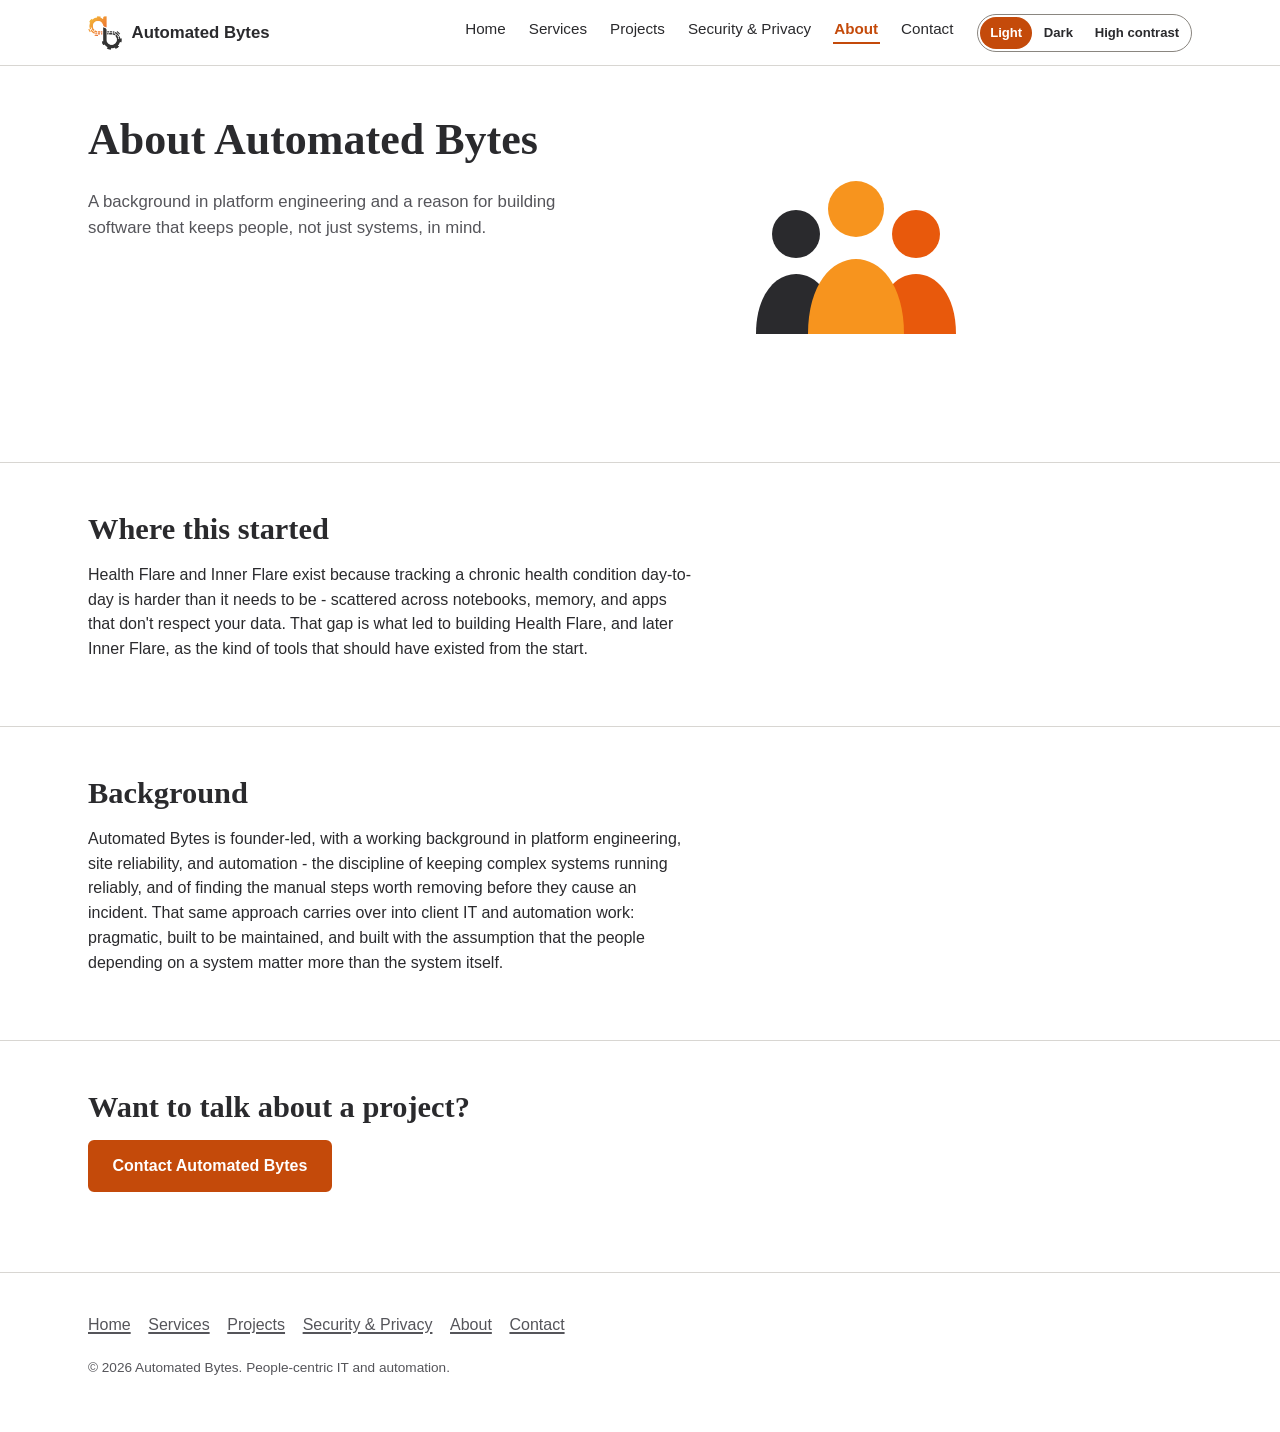
==== commit 6fa75347: "Prep for public view: favicon, social cards, repo metadata, gitignore - assets/img/favicon.ico, appl" ====
--- a/about.html
+++ b/about.html
@@ -5,6 +5,18 @@
 <meta name="viewport" content="width=device-width, initial-scale=1.0">
 <title>About - Automated Bytes</title>
 <meta name="description" content="Why Automated Bytes exists: a founder-led story, and a background in platform engineering, SRE, and automation.">
+<link rel="icon" href="assets/img/favicon.ico" sizes="any">
+<link rel="icon" type="image/png" href="assets/img/square_logo.png">
+<link rel="apple-touch-icon" href="assets/img/apple-touch-icon.png">
+<meta property="og:type" content="website">
+<meta property="og:site_name" content="Automated Bytes">
+<meta property="og:title" content="About - Automated Bytes">
+<meta property="og:description" content="Why Automated Bytes exists: a founder-led story, and a background in platform engineering, SRE, and automation.">
+<meta property="og:image" content="assets/img/social-preview.png">
+<meta name="twitter:card" content="summary_large_image">
+<meta name="twitter:title" content="About - Automated Bytes">
+<meta name="twitter:description" content="Why Automated Bytes exists: a founder-led story, and a background in platform engineering, SRE, and automation.">
+<meta name="twitter:image" content="assets/img/social-preview.png">
 <script>
   (function () {
     try {
@@ -55,7 +67,7 @@
   <section aria-labelledby="origin-heading">
     <div class="wrap">
       <h2 id="origin-heading">Where this started</h2>
-      <p>Health Flare and Inner Flare exist because of a roughly two-year path to a diagnosis. My son went through that process at SickKids in Toronto before being diagnosed with juvenile idiopathic arthritis. Watching how hard it was to track symptoms consistently - and how much of that information was scattered across notebooks, memory, and apps that didn't respect the family's data - is what led to building Health Flare, and later Inner Flare, as the kind of tools that should have existed from the start.</p>
+      <p>Health Flare and Inner Flare exist because tracking a chronic health condition day-to-day is harder than it needs to be - scattered across notebooks, memory, and apps that don't respect your data. That gap is what led to building Health Flare, and later Inner Flare, as the kind of tools that should have existed from the start.</p>
     </div>
   </section>
 
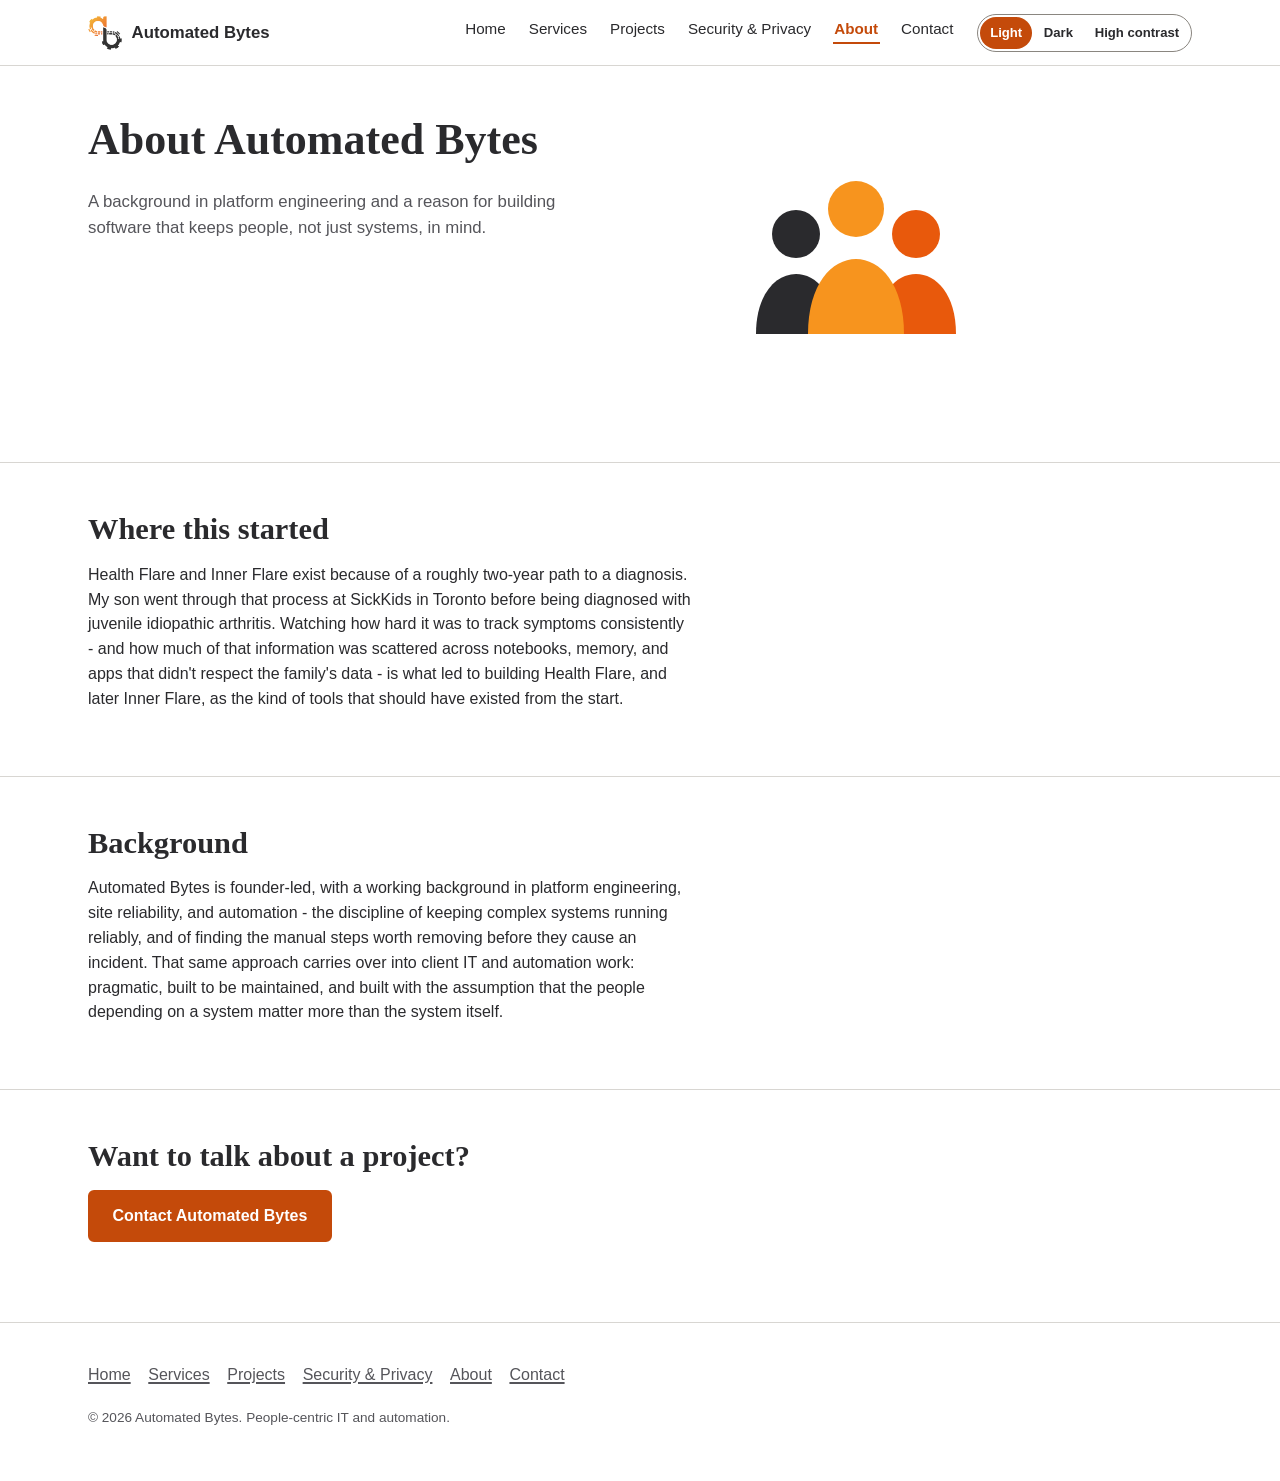
==== commit a3cc0dd0: "Prep for public view: favicon, social cards, repo metadata, gitignore - assets/img/favicon.ico, appl" ====
--- a/about.html
+++ b/about.html
@@ -67,7 +67,7 @@
   <section aria-labelledby="origin-heading">
     <div class="wrap">
       <h2 id="origin-heading">Where this started</h2>
-      <p>Health Flare and Inner Flare exist because tracking a chronic health condition day-to-day is harder than it needs to be - scattered across notebooks, memory, and apps that don't respect your data. That gap is what led to building Health Flare, and later Inner Flare, as the kind of tools that should have existed from the start.</p>
+      <p>Health Flare and Inner Flare exist because of a roughly two-year path to a diagnosis. My son went through that process at SickKids in Toronto before being diagnosed with juvenile idiopathic arthritis. Watching how hard it was to track symptoms consistently - and how much of that information was scattered across notebooks, memory, and apps that didn't respect the family's data - is what led to building Health Flare, and later Inner Flare, as the kind of tools that should have existed from the start.</p>
     </div>
   </section>
 
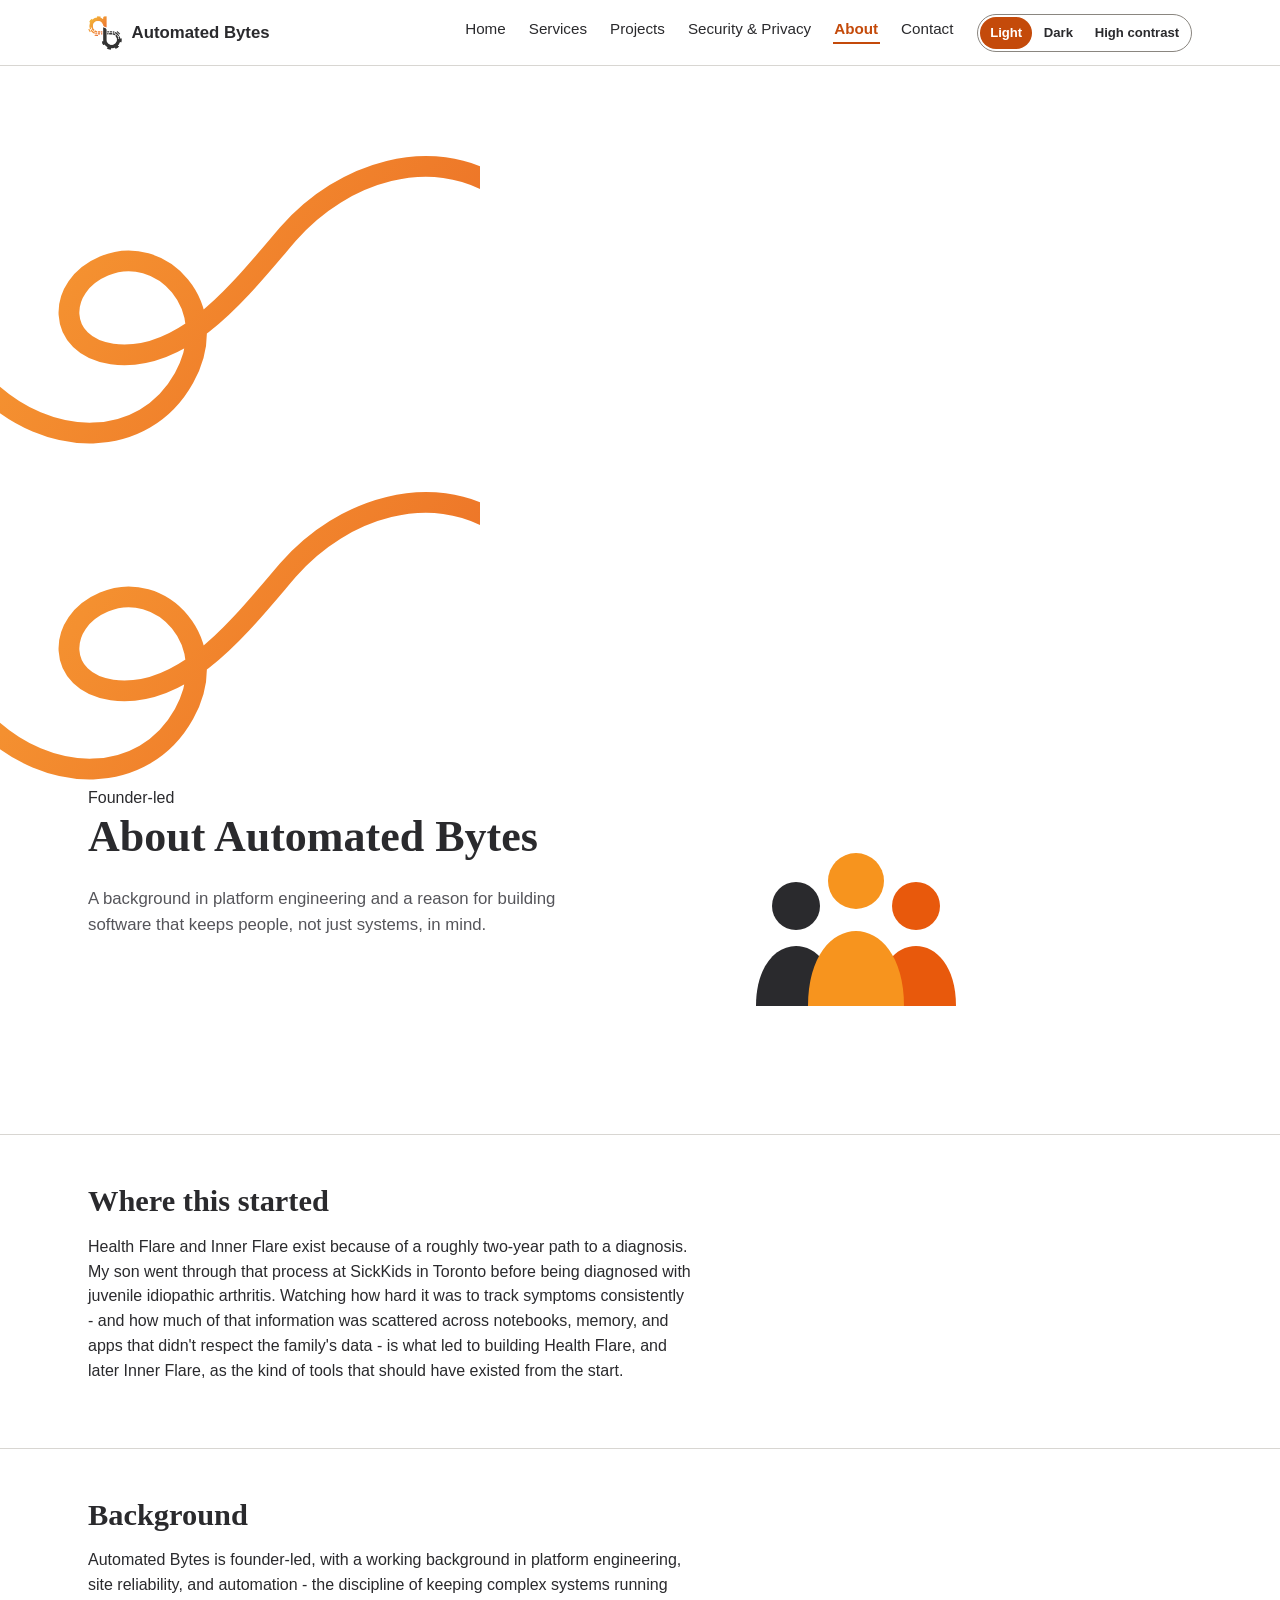
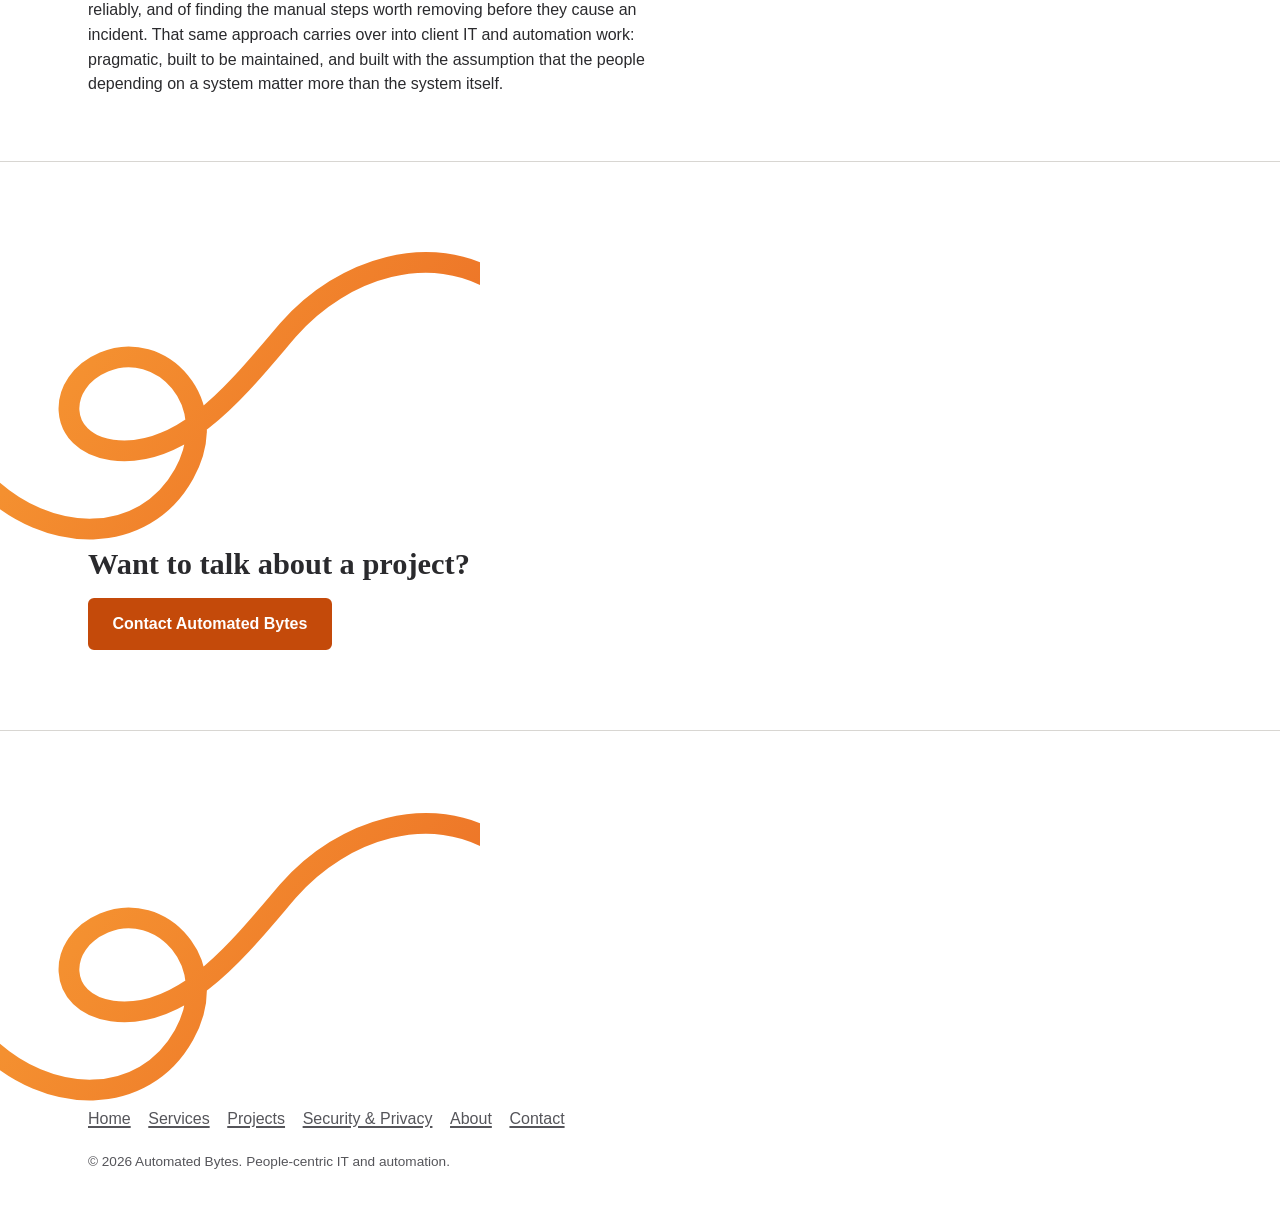
==== commit 55e407f5: "Merge main into redesign/cashflow-style # Conflicts: #	README.md #	about.html #	contact.html #	index" ====
--- a/about.html
+++ b/about.html
@@ -5,6 +5,9 @@
 <meta name="viewport" content="width=device-width, initial-scale=1.0">
 <title>About - Automated Bytes</title>
 <meta name="description" content="Why Automated Bytes exists: a founder-led story, and a background in platform engineering, SRE, and automation.">
+<link rel="preconnect" href="https://fonts.googleapis.com">
+<link rel="preconnect" href="https://fonts.gstatic.com" crossorigin>
+<link href="https://fonts.googleapis.com/css2?family=Plus+Jakarta+Sans:wght@400;500;600;700;800&amp;display=swap" rel="stylesheet">
 <link rel="icon" href="assets/img/favicon.ico" sizes="any">
 <link rel="icon" type="image/png" href="assets/img/square_logo.png">
 <link rel="apple-touch-icon" href="assets/img/apple-touch-icon.png">
@@ -54,9 +57,12 @@
 
 <main id="main">
 
-  <section>
+  <section class="panel-dark">
+    <img class="swirl-decor swirl-tr" src="assets/img/swirl.svg" alt="" width="480" height="336">
+    <img class="swirl-decor swirl-bl" src="assets/img/swirl.svg" alt="" width="480" height="336">
     <div class="wrap two-col">
       <div>
+        <span class="eyebrow">Founder-led</span>
         <h1>About Automated Bytes</h1>
         <p class="lede">A background in platform engineering and a reason for building software that keeps people, not just systems, in mind.</p>
       </div>
@@ -78,7 +84,8 @@
     </div>
   </section>
 
-  <section aria-labelledby="cta-heading">
+  <section class="panel-dark" aria-labelledby="cta-heading">
+    <img class="swirl-decor swirl-tr" src="assets/img/swirl.svg" alt="" width="480" height="336">
     <div class="wrap">
       <h2 id="cta-heading">Want to talk about a project?</h2>
       <a class="btn btn-primary" href="contact.html">Contact Automated Bytes</a>
@@ -87,7 +94,8 @@
 
 </main>
 
-<footer class="site-footer">
+<footer class="site-footer panel-dark">
+  <img class="swirl-decor swirl-bl" src="assets/img/swirl.svg" alt="" width="480" height="336">
   <div class="wrap footer-inner">
     <nav class="footer-nav" aria-label="Footer">
       <ul>
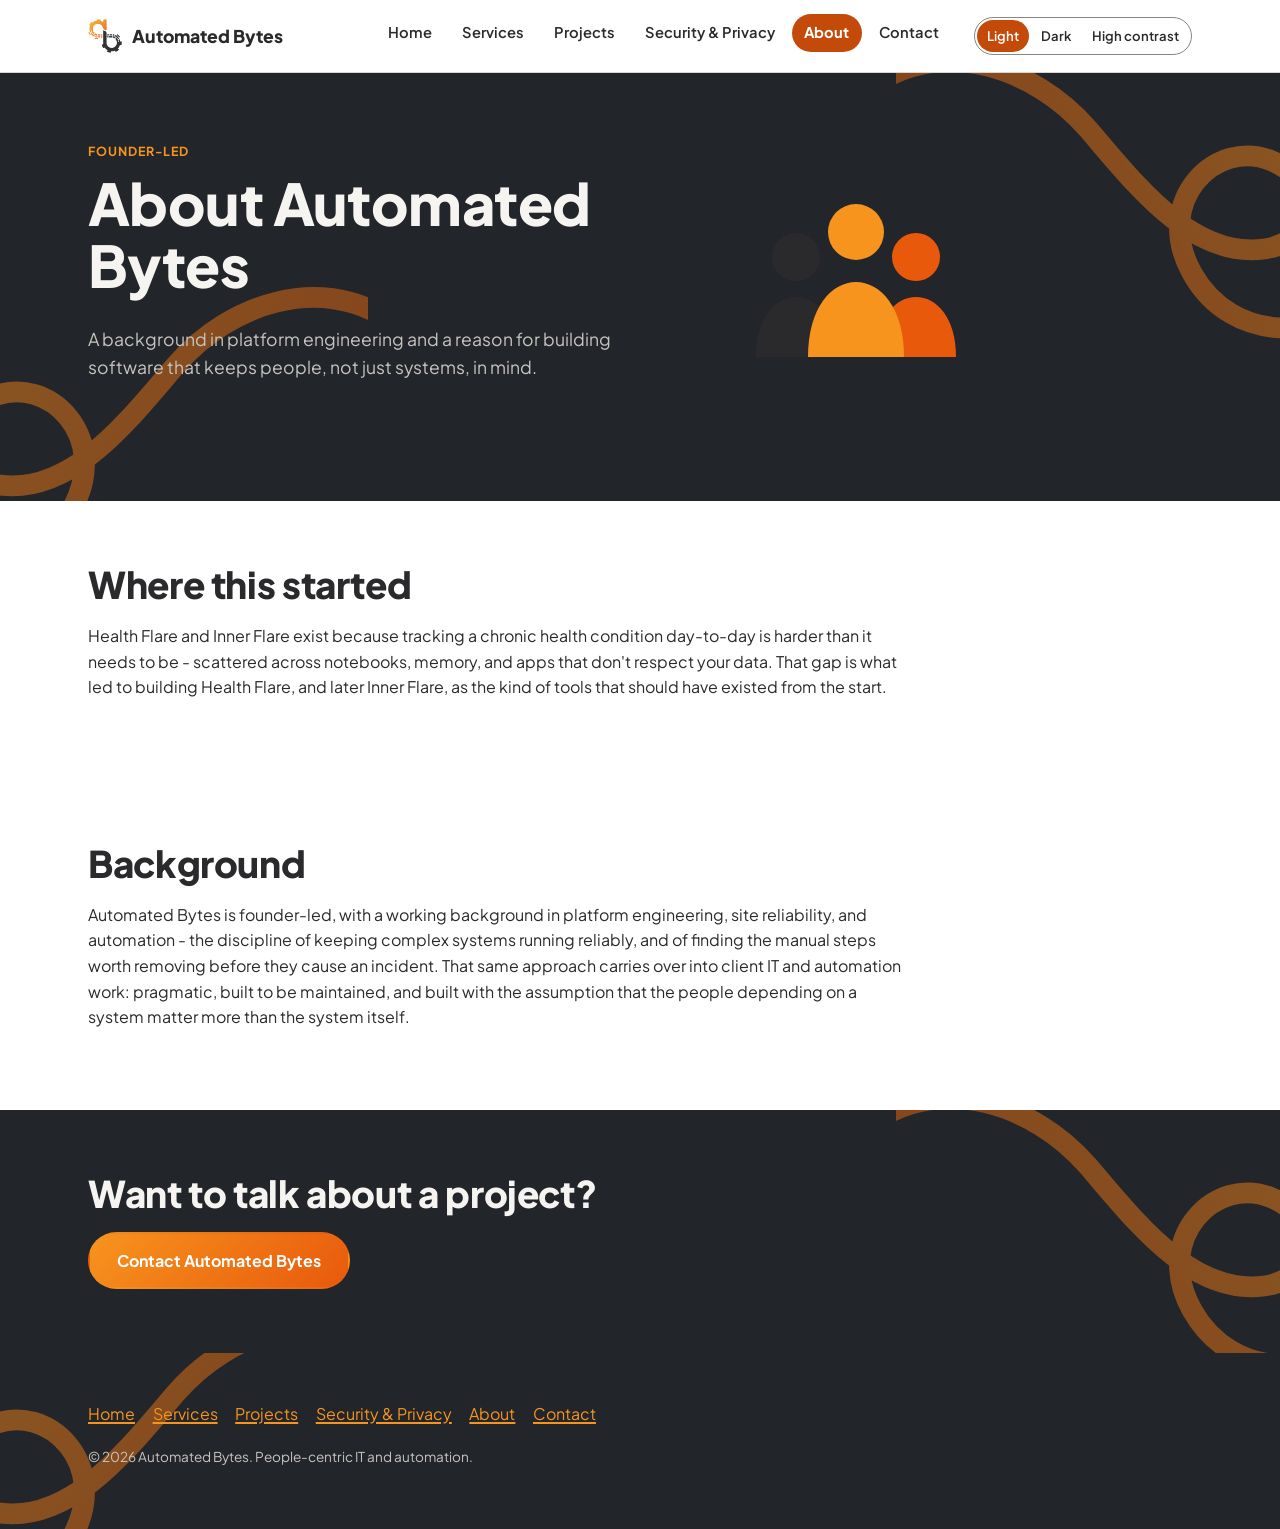
==== commit 755e29e0: "Restyle to Cashflow (Behance) fintech look + product copy fixes * Restyle site to match Cashflow (Be" ====
--- a/about.html
+++ b/about.html
@@ -73,7 +73,7 @@
   <section aria-labelledby="origin-heading">
     <div class="wrap">
       <h2 id="origin-heading">Where this started</h2>
-      <p>Health Flare and Inner Flare exist because of a roughly two-year path to a diagnosis. My son went through that process at SickKids in Toronto before being diagnosed with juvenile idiopathic arthritis. Watching how hard it was to track symptoms consistently - and how much of that information was scattered across notebooks, memory, and apps that didn't respect the family's data - is what led to building Health Flare, and later Inner Flare, as the kind of tools that should have existed from the start.</p>
+      <p>Health Flare and Inner Flare exist because tracking a chronic health condition day-to-day is harder than it needs to be - scattered across notebooks, memory, and apps that don't respect your data. That gap is what led to building Health Flare, and later Inner Flare, as the kind of tools that should have existed from the start.</p>
     </div>
   </section>
 
--- a/styles.css
+++ b/styles.css
@@ -2,6 +2,11 @@
    Automated Bytes - shared stylesheet
    One file, no build step. Tokens via CSS custom properties,
    theme switched with [data-theme] on <html>.
+
+   Visual language: bold geometric sans headlines, pill buttons,
+   alternating full-bleed dark/light panels with a brand "swirl"
+   accent - inspired by modern fintech marketing sites, built in
+   our own amber/orange-on-charcoal palette.
    ============================================================ */
 
 /* ---------- Design tokens ---------- */
@@ -23,6 +28,17 @@
   --card-bg: #ffffff;
   --code-bg: #efece7;
   --shadow: 0 1px 2px rgba(42, 42, 45, 0.08);
+  /* Full-bleed dark panels (hero / CTA / footer) - a fixed dark
+     band independent of the light/dark/contrast toggle, the way
+     the reference design always keeps those sections dark. */
+  --panel-bg: #22262a;
+  --panel-surface: #2c3136;
+  --panel-ink: #f6f4f1;
+  --panel-muted: #c7c4bf;
+  --panel-border: #40454a;
+  --radius-lg: 28px;
+  --radius-md: 16px;
+  --radius-pill: 999px;
 }
 
 [data-theme="dark"] {
@@ -42,6 +58,11 @@
   --card-bg: #242426;
   --code-bg: #2d2d30;
   --shadow: 0 1px 2px rgba(0, 0, 0, 0.4);
+  --panel-bg: #000000;
+  --panel-surface: #141414;
+  --panel-ink: #f2f0ed;
+  --panel-muted: #b8b6b2;
+  --panel-border: #333333;
 }
 
 [data-theme="contrast"] {
@@ -61,6 +82,13 @@
   --card-bg: #000000;
   --code-bg: #000000;
   --shadow: none;
+  --panel-bg: #000000;
+  --panel-surface: #000000;
+  --panel-ink: #ffffff;
+  --panel-muted: #ffffff;
+  --panel-border: #ffffff;
+  --radius-lg: 10px;
+  --radius-md: 8px;
 }
 
 /* ---------- Reset-ish basics ---------- */
@@ -76,30 +104,30 @@
   margin: 0;
   background: var(--bg);
   color: var(--ink);
-  font-family: "Iowan Old Style", "Palatino Linotype", Georgia, "Segoe UI", system-ui, sans-serif;
-  line-height: 1.55;
+  font-family: "Plus Jakarta Sans", -apple-system, "Segoe UI", Roboto, Helvetica, Arial, sans-serif;
+  line-height: 1.6;
   -webkit-font-smoothing: antialiased;
 }
 
-/* Body text stays on a plain sans for legibility; headings get a little
-   editorial weight. Both are system-stack, no webfont requests. */
 body,
 input,
 button,
 textarea {
-  font-family: -apple-system, "Segoe UI", Roboto, Helvetica, Arial, sans-serif;
+  font-family: "Plus Jakarta Sans", -apple-system, "Segoe UI", Roboto, Helvetica, Arial, sans-serif;
 }
 
 h1, h2, h3, h4 {
-  font-family: Georgia, "Iowan Old Style", "Times New Roman", serif;
-  line-height: 1.2;
+  font-family: "Plus Jakarta Sans", -apple-system, "Segoe UI", Roboto, Helvetica, Arial, sans-serif;
+  font-weight: 800;
+  letter-spacing: -0.01em;
+  line-height: 1.08;
   color: var(--ink);
   margin: 0 0 0.5em;
 }
 
-h1 { font-size: clamp(1.9rem, 4vw, 2.75rem); }
-h2 { font-size: clamp(1.4rem, 2.6vw, 1.9rem); }
-h3 { font-size: 1.15rem; }
+h1 { font-size: clamp(2.3rem, 5.2vw, 3.6rem); }
+h2 { font-size: clamp(1.7rem, 3.4vw, 2.3rem); }
+h3 { font-size: 1.2rem; font-weight: 700; }
 
 p {
   margin: 0 0 1em;
@@ -164,7 +192,7 @@
   color: var(--accent-ink);
   padding: 0.6em 1em;
   z-index: 100;
-  font-weight: 600;
+  font-weight: 700;
   border-radius: 0 0 6px 0;
 }
 
@@ -184,23 +212,72 @@
 }
 
 section {
-  padding: 3rem 0;
-}
-
-section + section {
-  border-top: 1px solid var(--border-soft);
+  padding: 4rem 0;
+}
+
+.eyebrow {
+  display: inline-block;
+  font-size: 0.78rem;
+  font-weight: 700;
+  text-transform: uppercase;
+  letter-spacing: 0.08em;
+  color: var(--accent);
+  margin-bottom: 0.8em;
 }
 
 .lede {
   color: var(--muted);
-  font-size: 1.05rem;
+  font-size: 1.1rem;
   max-width: 54ch;
 }
+
+/* ---------- Dark panel sections (hero / CTA / footer) ---------- */
+.panel-dark {
+  background: var(--panel-bg);
+  color: var(--panel-ink);
+  position: relative;
+  overflow: hidden;
+}
+
+.panel-dark .lede { color: var(--panel-muted); }
+.panel-dark h1, .panel-dark h2, .panel-dark h3 { color: var(--panel-ink); }
+.panel-dark a:not(.btn) { color: var(--accent-soft); }
+.panel-dark .eyebrow { color: var(--accent-soft); }
+
+.panel-dark + .panel-dark {
+  border-top: 1px solid var(--panel-border);
+}
+
+.swirl-decor {
+  position: absolute;
+  z-index: 0;
+  pointer-events: none;
+  opacity: 0.55;
+  width: 480px;
+  max-width: 70vw;
+}
+
+.swirl-decor.swirl-tr { top: -4rem; right: -6rem; transform: scaleX(-1); }
+.swirl-decor.swirl-bl { bottom: -5rem; left: -7rem; }
+
+.panel-dark > .wrap {
+  position: relative;
+  z-index: 1;
+}
+
+@media (prefers-contrast: more), (forced-colors: active) {
+  .swirl-decor { display: none; }
+}
+
+[data-theme="contrast"] .swirl-decor { opacity: 0.3; }
 
 /* ---------- Header / Nav ---------- */
 .site-header {
   border-bottom: 1px solid var(--border-soft);
   background: var(--bg);
+  position: sticky;
+  top: 0;
+  z-index: 50;
 }
 
 .header-inner {
@@ -220,14 +297,15 @@
   gap: 0.6rem;
   text-decoration: none;
   color: var(--ink);
-  font-weight: 700;
-  font-size: 1.05rem;
+  font-weight: 800;
+  font-size: 1.1rem;
 }
 
 .brand .logo-mark {
   width: 34px;
   height: 34px;
   flex-shrink: 0;
+  border-radius: 9px;
 }
 
 .brand:hover { text-decoration: none; }
@@ -241,7 +319,7 @@
 
 .main-nav ul {
   display: flex;
-  gap: 1.25rem;
+  gap: 0.3rem;
   list-style: none;
   padding: 0;
   margin: 0;
@@ -251,19 +329,21 @@
 .main-nav a {
   color: var(--ink);
   text-decoration: none;
-  font-weight: 500;
-  font-size: 0.95rem;
-  padding: 0.3em 0.1em;
-  border-bottom: 2px solid transparent;
+  font-weight: 600;
+  font-size: 0.92rem;
+  padding: 0.5em 0.85em;
+  border-radius: var(--radius-pill);
+  border-bottom: none;
+  display: inline-block;
 }
 
 .main-nav a:hover {
-  border-bottom-color: var(--accent);
+  background: var(--surface);
 }
 
 .main-nav a[aria-current="page"] {
-  border-bottom-color: var(--accent);
-  color: var(--accent);
+  background: var(--accent);
+  color: var(--accent-ink);
   font-weight: 700;
 }
 
@@ -300,23 +380,24 @@
 /* ---------- Buttons / CTAs ---------- */
 .btn {
   display: inline-block;
-  padding: 0.7em 1.4em;
-  border-radius: 6px;
+  padding: 0.85em 1.7em;
+  border-radius: var(--radius-pill);
   font-weight: 700;
   text-decoration: none;
   border: 2px solid var(--accent);
   min-height: 44px;
   line-height: 1.6;
+  transition: transform 0.15s ease, background 0.15s ease;
 }
 
 .btn-primary {
-  background: var(--accent);
+  background: linear-gradient(135deg, var(--accent-soft), var(--accent-strong));
   color: var(--accent-ink);
+  border-color: transparent;
 }
 
 .btn-primary:hover {
-  background: var(--accent-strong);
-  border-color: var(--accent-strong);
+  transform: translateY(-1px);
 }
 
 .btn-secondary {
@@ -328,13 +409,27 @@
   background: var(--surface);
 }
 
+.panel-dark .btn-secondary {
+  color: var(--panel-ink);
+  border-color: var(--panel-border);
+}
+
+.panel-dark .btn-secondary:hover {
+  background: var(--panel-surface);
+}
+
 [data-theme="contrast"] .btn {
   border-width: 3px;
-}
-
-/* ---------- Hero (Home page only - Decide/Learn surface) ---------- */
+  border-radius: 6px;
+}
+
+@media (prefers-reduced-motion: reduce) {
+  .btn-primary:hover { transform: none; }
+}
+
+/* ---------- Hero (Home page) ---------- */
 .hero {
-  padding: 3.5rem 0 3rem;
+  padding: 4.5rem 0 4rem;
 }
 
 .hero-grid {
@@ -345,17 +440,17 @@
 }
 
 .hero h1 {
-  margin-bottom: 0.6em;
+  margin-bottom: 0.5em;
 }
 
 .hero .lede {
-  font-size: 1.15rem;
+  font-size: 1.2rem;
 }
 
 .hero-actions {
   display: flex;
   gap: 0.9rem;
-  margin-top: 1.6rem;
+  margin-top: 1.8rem;
   flex-wrap: wrap;
 }
 
@@ -363,6 +458,9 @@
   width: 100%;
   max-width: 420px;
   margin: 0 auto;
+  background: var(--panel-surface);
+  border-radius: var(--radius-lg);
+  padding: 2rem;
 }
 
 @media (max-width: 760px) {
@@ -375,28 +473,30 @@
   }
 }
 
-/* ---------- Pillars (home) - three distinct blocks, real content ---------- */
+/* ---------- Pillars (home) ---------- */
 .pillars {
   display: grid;
   gap: 2rem;
+  grid-template-columns: repeat(3, 1fr);
+}
+
+@media (max-width: 860px) {
+  .pillars { grid-template-columns: 1fr; }
 }
 
 .pillar {
   display: grid;
-  grid-template-columns: auto 1fr;
-  gap: 1.1rem;
+  gap: 0.8rem;
   align-items: start;
-  padding-bottom: 1.6rem;
-}
-
-.pillar:not(:last-child) {
-  border-bottom: 1px solid var(--border-soft);
+  padding: 1.8rem;
+  background: var(--card-bg);
+  border: 1px solid var(--border-soft);
+  border-radius: var(--radius-md);
 }
 
 .pillar-index {
-  font-family: Georgia, serif;
-  font-size: 2.1rem;
-  font-weight: 700;
+  font-size: 1.9rem;
+  font-weight: 800;
   color: var(--accent);
   line-height: 1;
   min-width: 2ch;
@@ -426,8 +526,8 @@
 .card {
   background: var(--card-bg);
   border: 1px solid var(--border-soft);
-  border-radius: 8px;
-  padding: 1.5rem;
+  border-radius: var(--radius-md);
+  padding: 1.75rem;
 }
 
 [data-theme="contrast"] .card {
@@ -437,9 +537,9 @@
 .project-card {
   display: grid;
   gap: 0.6rem;
-  padding: 1.6rem;
+  padding: 1.8rem;
   border: 1px solid var(--border-soft);
-  border-radius: 8px;
+  border-radius: var(--radius-md);
   background: var(--card-bg);
 }
 
@@ -462,16 +562,17 @@
 }
 
 .service-item {
-  padding: 1.3rem 0;
-  border-bottom: 1px solid var(--border-soft);
-}
-
-.service-item:last-child { border-bottom: none; }
+  padding: 1.5rem;
+  border: 1px solid var(--border-soft);
+  border-radius: var(--radius-md);
+  background: var(--card-bg);
+}
 
 .service-item h3 {
   display: flex;
   align-items: baseline;
   gap: 0.6rem;
+  flex-wrap: wrap;
 }
 
 .service-item h3 .tag {
@@ -494,7 +595,7 @@
   border-left: none;
 }
 
-/* ---------- Proof section (home) ---------- */
+/* ---------- Proof / stat section (home) ---------- */
 .proof-grid {
   display: grid;
   grid-template-columns: 1fr 1fr;
@@ -504,20 +605,29 @@
 @media (max-width: 760px) {
   .proof-grid { grid-template-columns: 1fr; }
 }
+
+.panel-dark .project-card {
+  background: var(--panel-surface);
+  border-color: var(--panel-border);
+}
+
+.panel-dark .project-card .status {
+  color: var(--panel-muted);
+  border-color: var(--panel-border);
+}
+
 
 /* ---------- Forms ---------- */
 label {
   display: block;
-  font-weight: 600;
+  font-weight: 700;
   margin-bottom: 0.3em;
 }
 
 /* ---------- Footer ---------- */
 .site-footer {
-  border-top: 1px solid var(--border-soft);
-  padding: 2.5rem 0;
-  margin-top: 2rem;
-  color: var(--muted);
+  padding: 3rem 0;
+  color: var(--panel-muted);
 }
 
 .footer-inner {
@@ -537,7 +647,7 @@
 }
 
 .footer-nav a {
-  color: var(--muted);
+  color: var(--panel-muted);
 }
 
 .footer-note {
@@ -566,6 +676,8 @@
     justify-content: space-between;
   }
   .main-nav ul {
-    gap: 0.9rem;
+    gap: 0.4rem;
   }
-}
+  section { padding: 3rem 0; }
+  .hero { padding: 3rem 0 2.5rem; }
+}
